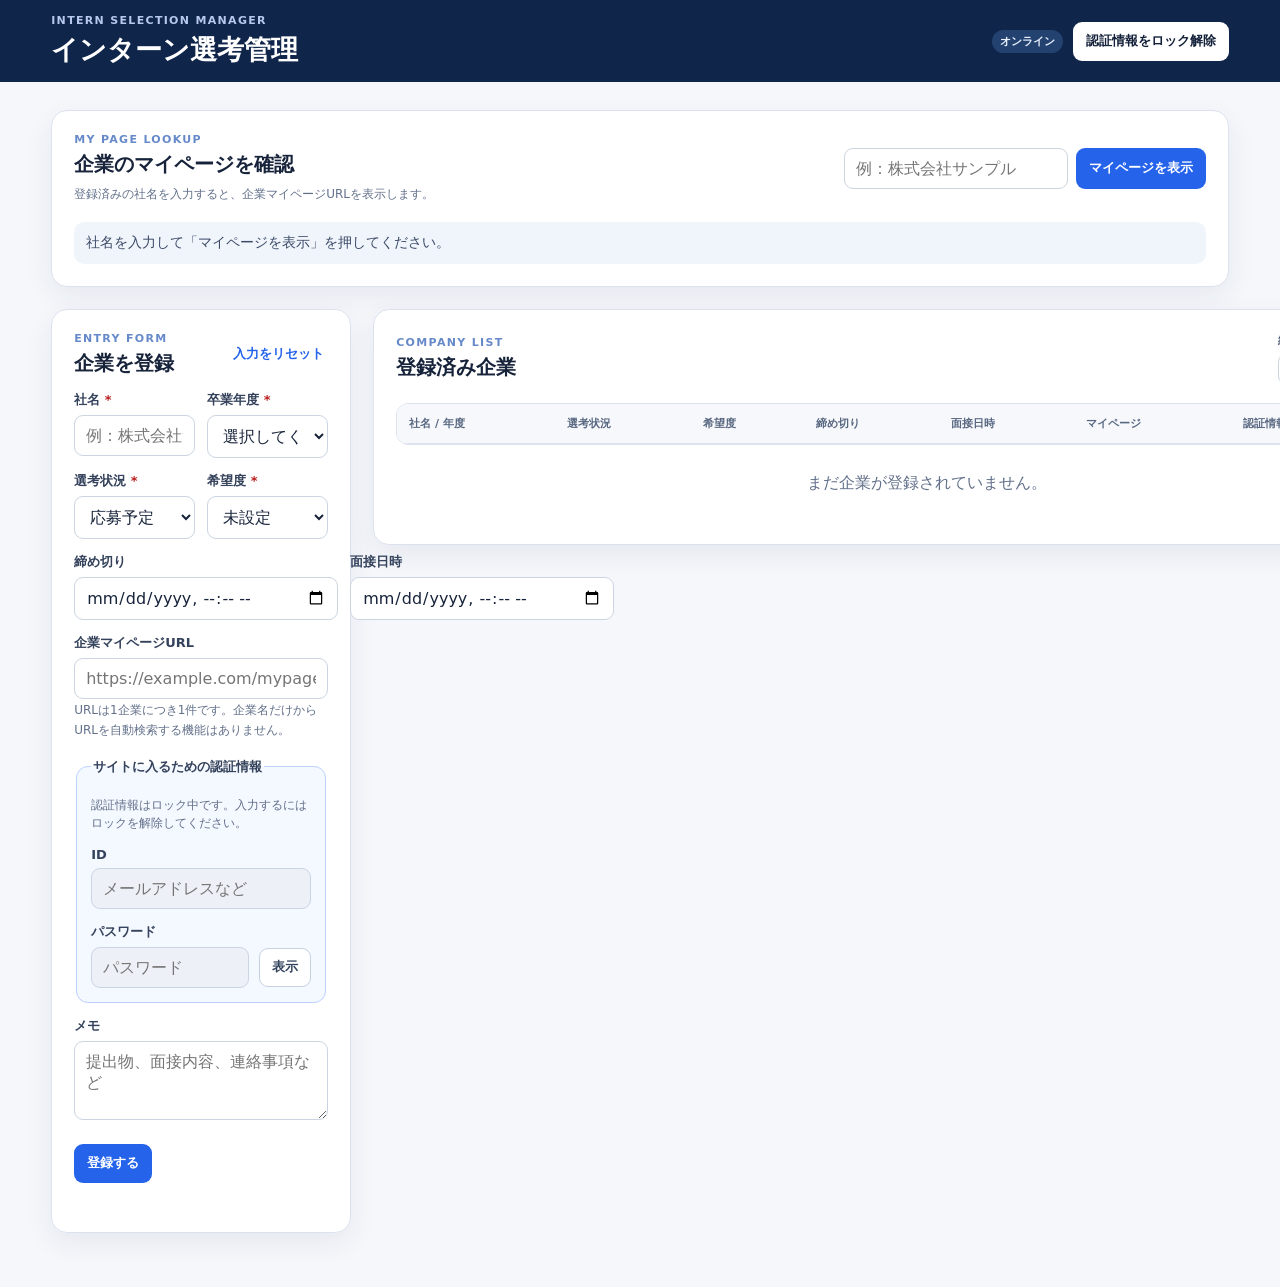
==== index.html @ 47ebcea6 "インターン先行管理PWAを追加" ====
<!doctype html>
<html lang="ja">
<head>
  <meta charset="UTF-8" />
  <meta name="viewport" content="width=device-width, initial-scale=1" />
  <meta name="theme-color" content="#2563eb" />
  <meta name="description" content="企業の選考状況・マイページURL・認証情報を端末内で管理するPWA" />
  <link rel="manifest" href="manifest.webmanifest" />
  <link rel="icon" href="icons/icon.svg" type="image/svg+xml" />
  <link rel="stylesheet" href="styles.css" />
  <title>インターン選考管理</title>
</head>
<body>
  <header class="header">
    <div>
      <p class="eyebrow">INTERN SELECTION MANAGER</p>
      <h1>インターン選考管理</h1>
    </div>
    <div class="header-actions">
      <span id="networkStatus" class="network-status" aria-live="polite">確認中</span>
      <button id="installButton" class="button secondary" type="button" hidden>アプリをインストール</button>
      <button id="unlockButton" class="button dark" type="button">認証情報をロック解除</button>
    </div>
  </header>

  <main class="layout">
    <section class="card lookup-card" aria-labelledby="lookupTitle">
      <div>
        <p class="eyebrow">MY PAGE LOOKUP</p>
        <h2 id="lookupTitle">企業のマイページを確認</h2>
        <p class="muted">登録済みの社名を入力すると、企業マイページURLを表示します。</p>
      </div>
      <div class="lookup-row">
        <label class="sr-only" for="lookupCompany">社名</label>
        <input id="lookupCompany" type="search" placeholder="例：株式会社サンプル" autocomplete="off" />
        <button id="lookupButton" class="button primary" type="button">マイページを表示</button>
      </div>
      <div id="lookupResult" class="lookup-result" aria-live="polite">社名を入力して「マイページを表示」を押してください。</div>
    </section>

    <section class="grid">
      <section class="card form-card" aria-labelledby="formTitle">
        <div class="section-title-row">
          <div>
            <p class="eyebrow">ENTRY FORM</p>
            <h2 id="formTitle">企業を登録</h2>
          </div>
          <button id="resetButton" class="text-button" type="button">入力をリセット</button>
        </div>

        <form id="entryForm" novalidate>
          <input id="entryId" type="hidden" />

          <div class="two-columns">
            <div class="field">
              <label for="companyName">社名 <span>*</span></label>
              <input id="companyName" type="text" required maxlength="100" placeholder="例：株式会社サンプル" autocomplete="organization" />
            </div>
            <div class="field">
              <label for="graduationYear">卒業年度 <span>*</span></label>
              <select id="graduationYear" required></select>
            </div>
          </div>

          <div class="two-columns">
            <div class="field">
              <label for="selectionStatus">選考状況 <span>*</span></label>
              <select id="selectionStatus" required></select>
            </div>
            <div class="field">
              <label for="preference">希望度 <span>*</span></label>
              <select id="preference" required></select>
            </div>
          </div>

          <div class="two-columns">
            <div class="field">
              <label for="deadline">締め切り</label>
              <input id="deadline" type="datetime-local" />
            </div>
            <div class="field">
              <label for="interviewAt">面接日時</label>
              <input id="interviewAt" type="datetime-local" />
            </div>
          </div>

          <div class="field">
            <label for="mypageUrl">企業マイページURL</label>
            <input id="mypageUrl" type="url" maxlength="2048" placeholder="https://example.com/mypage" inputmode="url" />
            <small>URLは1企業につき1件です。企業名だけからURLを自動検索する機能はありません。</small>
          </div>

          <fieldset class="credential-box">
            <legend>サイトに入るための認証情報</legend>
            <p id="lockMessage" class="muted">認証情報はロック中です。入力するにはロックを解除してください。</p>
            <div class="field">
              <label for="loginId">ID</label>
              <input id="loginId" type="text" maxlength="254" placeholder="メールアドレスなど" autocomplete="username" disabled />
            </div>
            <div class="field">
              <label for="sitePassword">パスワード</label>
              <div class="password-row">
                <input id="sitePassword" type="password" maxlength="256" placeholder="パスワード" autocomplete="new-password" disabled />
                <button id="togglePasswordButton" class="button secondary" type="button" disabled>表示</button>
              </div>
            </div>
          </fieldset>

          <div class="field">
            <label for="memo">メモ</label>
            <textarea id="memo" rows="3" maxlength="1000" placeholder="提出物、面接内容、連絡事項など"></textarea>
          </div>

          <div class="form-actions">
            <button id="saveButton" class="button primary" type="submit">登録する</button>
            <button id="cancelEditButton" class="button secondary" type="button" hidden>編集をやめる</button>
          </div>
          <p id="formMessage" class="form-message" aria-live="polite"></p>
        </form>
      </section>

      <section class="card list-card" aria-labelledby="listTitle">
        <div class="section-title-row">
          <div>
            <p class="eyebrow">COMPANY LIST</p>
            <h2 id="listTitle">登録済み企業</h2>
          </div>
          <label class="filter-label" for="filterText">絞り込み
            <input id="filterText" type="search" placeholder="社名で検索" />
          </label>
        </div>

        <div class="table-wrap">
          <table>
            <thead>
              <tr>
                <th>社名 / 年度</th>
                <th>選考状況</th>
                <th>希望度</th>
                <th>締め切り</th>
                <th>面接日時</th>
                <th>マイページ</th>
                <th>認証情報</th>
                <th>操作</th>
              </tr>
            </thead>
            <tbody id="entryTableBody"></tbody>
          </table>
        </div>
        <p id="emptyMessage" class="empty-message">まだ企業が登録されていません。</p>
      </section>
    </section>
  </main>

  <dialog id="masterPasswordDialog" class="dialog">
    <form id="masterPasswordForm" method="dialog">
      <p class="eyebrow">SECURE STORAGE</p>
      <h2 id="masterTitle">認証情報を保護</h2>
      <p id="masterDescription" class="muted"></p>
      <div class="field">
        <label for="masterPassword">アプリ用パスワード</label>
        <input id="masterPassword" type="password" minlength="8" required autocomplete="current-password" />
      </div>
      <div id="masterConfirmArea" class="field">
        <label for="masterPasswordConfirm">アプリ用パスワード（確認）</label>
        <input id="masterPasswordConfirm" type="password" minlength="8" autocomplete="new-password" />
      </div>
      <p id="masterError" class="form-message" aria-live="polite"></p>
      <div class="dialog-actions">
        <button id="masterSubmit" class="button primary" type="submit">設定して続ける</button>
      </div>
      <p class="muted small">アプリ用パスワードを忘れると、保存済みのID・パスワードは復元できません。</p>
    </form>
  </dialog>

  <dialog id="deleteDialog" class="dialog">
    <form id="deleteForm" method="dialog">
      <h2>削除の確認</h2>
      <p class="muted">この企業情報を削除しますか？ この操作は取り消せません。</p>
      <div class="dialog-actions">
        <button class="button secondary" value="cancel" type="submit">キャンセル</button>
        <button class="button danger" value="delete" type="submit">削除する</button>
      </div>
    </form>
  </dialog>

  <div id="toast" class="toast" role="status" aria-live="polite"></div>
  <script src="app.js" defer></script>
</body>
</html>
---- styles.css ----
:root { --blue:#2563eb; --blue-dark:#1d4ed8; --ink:#17233a; --muted:#62708a; --line:#dce3ef; --surface:#ffffff; --bg:#f5f7fb; --danger:#b91c1c; }
* { box-sizing:border-box; }
body { margin:0; font-family: system-ui, -apple-system, "Segoe UI", sans-serif; color:var(--ink); background:var(--bg); }
button, input, select, textarea { font:inherit; }
.header { min-height:76px; padding:14px clamp(18px,4vw,56px); display:flex; justify-content:space-between; align-items:center; gap:16px; background:#10254a; color:#fff; }
h1,h2,p { margin:0; }
h1 { font-size:clamp(20px,3vw,27px); }
h2 { font-size:20px; }
.eyebrow { margin-bottom:5px; color:#6689c9; font-size:11px; letter-spacing:.12em; font-weight:800; }
.header .eyebrow { color:#b7c8ee; }
.layout { max-width:1440px; margin:0 auto; padding:28px clamp(16px,4vw,56px) 54px; }
.card { background:var(--surface); border:1px solid var(--line); border-radius:16px; box-shadow:0 10px 28px rgba(30,45,78,.07); }
.lookup-card { display:grid; grid-template-columns:1fr auto; gap:18px; align-items:center; padding:22px; margin-bottom:22px; }
.lookup-card .muted { margin-top:7px; }
.lookup-row { display:flex; min-width:min(100%,440px); gap:8px; }
.lookup-row input { min-width:0; flex:1; }
.lookup-result { grid-column:1/-1; padding:12px; border-radius:10px; color:#3b4a66; background:#f0f4fb; font-size:14px; }
.grid { display:grid; grid-template-columns:minmax(300px,420px) 1fr; gap:22px; align-items:start; }
.form-card,.list-card { padding:22px; }
.form-card { position:sticky; top:16px; }
.section-title-row,.header-actions,.form-actions,.dialog-actions,.password-row { display:flex; align-items:center; justify-content:space-between; gap:10px; }
.text-button { padding:4px; border:0; background:transparent; color:var(--blue); font-size:13px; font-weight:700; cursor:pointer; }
.field { margin-top:14px; }
.field label, legend { display:block; margin-bottom:6px; color:#34425c; font-size:13px; font-weight:800; }
.field label span { color:var(--danger); }
.field small,.muted { color:var(--muted); font-size:12px; line-height:1.55; }
.small { font-size:11px; }
input,select,textarea { width:100%; border:1px solid #cbd5e1; border-radius:9px; padding:10px 11px; background:#fff; color:var(--ink); }
input:focus,select:focus,textarea:focus { outline:3px solid rgba(37,99,235,.15); border-color:var(--blue); }
input:disabled { background:#edf1f7; cursor:not-allowed; }
textarea { resize:vertical; }
.two-columns { display:grid; grid-template-columns:1fr 1fr; gap:12px; }
.credential-box { margin-top:18px; padding:14px; border:1px solid #bed2ff; border-radius:12px; background:#f4f8ff; }
.credential-box .field:last-child { margin-bottom:0; }
.password-row input { min-width:0; flex:1; }
.button { min-height:39px; padding:8px 12px; border:1px solid transparent; border-radius:9px; font-size:13px; font-weight:800; cursor:pointer; }
.button.primary { background:var(--blue); color:#fff; }
.button.primary:hover { background:var(--blue-dark); }
.button.secondary { border-color:#c6d1e2; background:#fff; color:#35445e; }
.button.dark { background:#fff; color:#14213a; }
.button.danger { background:var(--danger); color:#fff; }
.form-actions { justify-content:flex-start; margin-top:20px; }
.form-message { min-height:18px; margin-top:9px; color:var(--danger); font-size:13px; font-weight:700; }
.filter-label { display:grid; gap:4px; color:#53627c; font-size:12px; font-weight:700; }
.filter-label input { width:180px; padding:8px; }
.table-wrap { overflow:auto; margin-top:18px; border:1px solid var(--line); border-radius:12px; }
table { width:100%; min-width:1060px; border-collapse:collapse; }
th,td { padding:12px; vertical-align:top; border-bottom:1px solid var(--line); text-align:left; font-size:13px; }
th { background:#f6f8fc; color:#586780; font-size:11px; }
tr:last-child td { border-bottom:0; }
.company-name { display:block; font-weight:800; }
.company-year,.cell-note { color:var(--muted); font-size:11px; }
.pill { display:inline-block; padding:4px 8px; border-radius:999px; background:#eaf1ff; color:#274d8b; font-size:11px; font-weight:800; white-space:nowrap; }
.pill.first { background:#fff0cf; color:#865400; }.pill.high { background:#f1e9ff; color:#673a9c; }.pill.low { background:#eff2f6; color:#5b6a80; }
.table-actions { display:flex; flex-wrap:wrap; gap:6px; min-width:190px; }
.table-button,.table-link { padding:5px 7px; border:1px solid #c6d1e2; border-radius:7px; color:#2f5ca8; background:#fff; font-size:11px; font-weight:800; text-decoration:none; cursor:pointer; }
.table-button.danger { color:var(--danger); border-color:#e7bbbb; }
.empty-message { padding:28px; color:var(--muted); text-align:center; }
.network-status { padding:4px 8px; border-radius:999px; background:#244270; color:#e8effd; font-size:11px; font-weight:800; }
.network-status.offline { background:#72580a; }
.dialog { width:min(430px,calc(100% - 28px)); border:0; border-radius:16px; box-shadow:0 22px 60px rgba(15,31,60,.26); }
.dialog::backdrop { background:rgba(17,31,57,.55); }
.dialog form { padding:23px; }.dialog h2 { margin-bottom:10px; }.dialog-actions { justify-content:flex-end; margin-top:20px; }
.toast { position:fixed; left:50%; bottom:24px; padding:10px 13px; border-radius:9px; background:#17233a; color:#fff; font-size:13px; font-weight:700; transform:translate(-50%,24px); opacity:0; pointer-events:none; transition:.18s; }
.toast.show { transform:translate(-50%,0); opacity:1; }
.sr-only { position:absolute; width:1px; height:1px; overflow:hidden; clip:rect(0 0 0 0); }
@media (max-width:1000px) { .grid{grid-template-columns:1fr}.form-card{position:static}.lookup-card{grid-template-columns:1fr}.lookup-row{min-width:0}.filter-label input{width:100%} }
@media (max-width:600px) { .header{align-items:flex-start;flex-direction:column}.header-actions{flex-wrap:wrap}.two-columns{grid-template-columns:1fr}.lookup-row{flex-direction:column}.layout{padding:18px 14px 36px}.form-card,.list-card,.lookup-card{padding:17px}.section-title-row{align-items:flex-start;flex-direction:column}.filter-label{width:100%} }
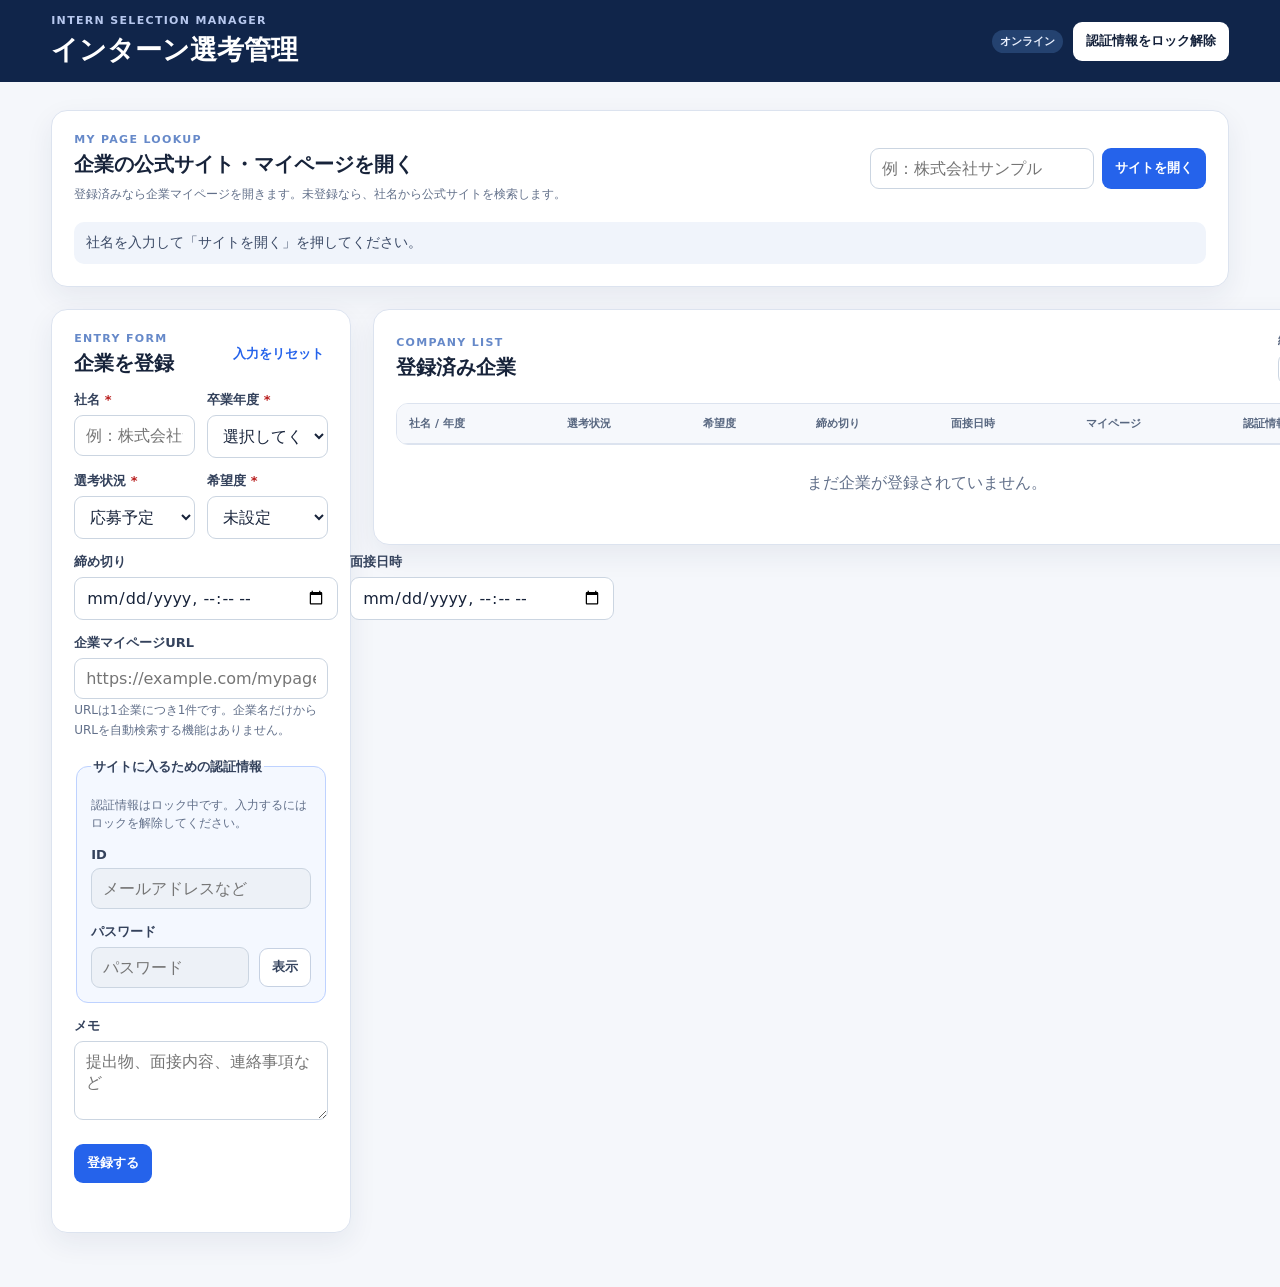
==== commit 9f61141d: "Update index.html" ====
--- a/index.html
+++ b/index.html
@@ -27,15 +27,15 @@
     <section class="card lookup-card" aria-labelledby="lookupTitle">
       <div>
         <p class="eyebrow">MY PAGE LOOKUP</p>
-        <h2 id="lookupTitle">企業のマイページを確認</h2>
-        <p class="muted">登録済みの社名を入力すると、企業マイページURLを表示します。</p>
+        <h2 id="lookupTitle">企業の公式サイト・マイページを開く</h2>
+        <p class="muted">登録済みなら企業マイページを開きます。未登録なら、社名から公式サイトを検索します。</p>
       </div>
       <div class="lookup-row">
         <label class="sr-only" for="lookupCompany">社名</label>
         <input id="lookupCompany" type="search" placeholder="例：株式会社サンプル" autocomplete="off" />
-        <button id="lookupButton" class="button primary" type="button">マイページを表示</button>
+        <button id="lookupButton" class="button primary" type="button">サイトを開く</button>
       </div>
-      <div id="lookupResult" class="lookup-result" aria-live="polite">社名を入力して「マイページを表示」を押してください。</div>
+      <div id="lookupResult" class="lookup-result" aria-live="polite">社名を入力して「サイトを開く」を押してください。</div>
     </section>
 
     <section class="grid">
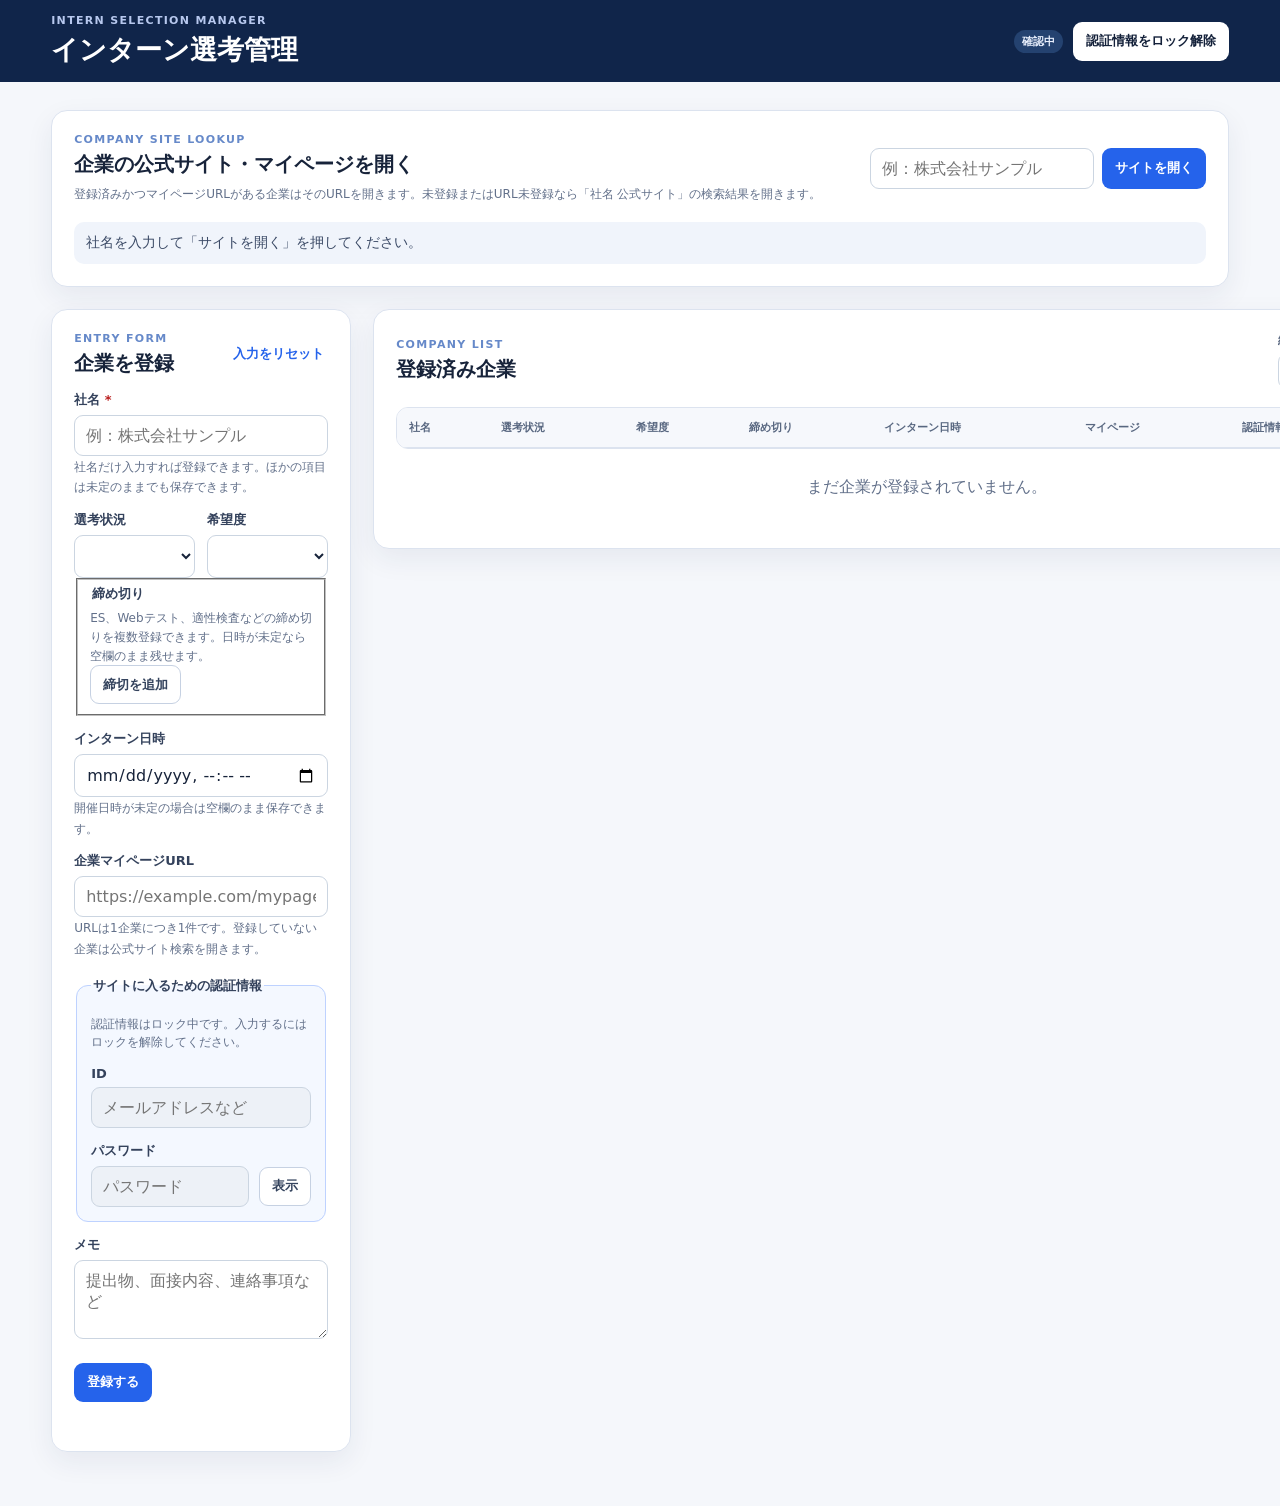
==== commit efef114c: "Update index.html" ====
--- a/index.html
+++ b/index.html
@@ -4,7 +4,7 @@
   <meta charset="UTF-8" />
   <meta name="viewport" content="width=device-width, initial-scale=1" />
   <meta name="theme-color" content="#2563eb" />
-  <meta name="description" content="企業の選考状況・マイページURL・認証情報を端末内で管理するPWA" />
+  <meta name="description" content="企業の選考状況・複数の締切・インターン日時・認証情報を端末内で管理するPWA" />
   <link rel="manifest" href="manifest.webmanifest" />
   <link rel="icon" href="icons/icon.svg" type="image/svg+xml" />
   <link rel="stylesheet" href="styles.css" />
@@ -18,24 +18,41 @@
     </div>
     <div class="header-actions">
       <span id="networkStatus" class="network-status" aria-live="polite">確認中</span>
-      <button id="installButton" class="button secondary" type="button" hidden>アプリをインストール</button>
-      <button id="unlockButton" class="button dark" type="button">認証情報をロック解除</button>
+      <button id="installButton" class="button secondary" type="button" hidden>
+        アプリをインストール
+      </button>
+      <button id="unlockButton" class="button dark" type="button">
+        認証情報をロック解除
+      </button>
     </div>
   </header>
 
   <main class="layout">
     <section class="card lookup-card" aria-labelledby="lookupTitle">
       <div>
-        <p class="eyebrow">MY PAGE LOOKUP</p>
+        <p class="eyebrow">COMPANY SITE LOOKUP</p>
         <h2 id="lookupTitle">企業の公式サイト・マイページを開く</h2>
-        <p class="muted">登録済みなら企業マイページを開きます。未登録なら、社名から公式サイトを検索します。</p>
-      </div>
+        <p class="muted">
+          登録済みかつマイページURLがある企業はそのURLを開きます。未登録またはURL未登録なら「社名 公式サイト」の検索結果を開きます。
+        </p>
+      </div>
+
       <div class="lookup-row">
         <label class="sr-only" for="lookupCompany">社名</label>
-        <input id="lookupCompany" type="search" placeholder="例：株式会社サンプル" autocomplete="off" />
-        <button id="lookupButton" class="button primary" type="button">サイトを開く</button>
-      </div>
-      <div id="lookupResult" class="lookup-result" aria-live="polite">社名を入力して「サイトを開く」を押してください。</div>
+        <input
+          id="lookupCompany"
+          type="search"
+          placeholder="例：株式会社サンプル"
+          autocomplete="off"
+        />
+        <button id="lookupButton" class="button primary" type="button">
+          サイトを開く
+        </button>
+      </div>
+
+      <div id="lookupResult" class="lookup-result" aria-live="polite">
+        社名を入力して「サイトを開く」を押してください。
+      </div>
     </section>
 
     <section class="grid">
@@ -45,76 +62,132 @@
             <p class="eyebrow">ENTRY FORM</p>
             <h2 id="formTitle">企業を登録</h2>
           </div>
-          <button id="resetButton" class="text-button" type="button">入力をリセット</button>
+          <button id="resetButton" class="text-button" type="button">
+            入力をリセット
+          </button>
         </div>
 
         <form id="entryForm" novalidate>
           <input id="entryId" type="hidden" />
 
+          <div class="field">
+            <label for="companyName">社名 <span>*</span></label>
+            <input
+              id="companyName"
+              type="text"
+              required
+              maxlength="100"
+              placeholder="例：株式会社サンプル"
+            />
+            <small>社名だけ入力すれば登録できます。ほかの項目は未定のままでも保存できます。</small>
+          </div>
+
           <div class="two-columns">
             <div class="field">
-              <label for="companyName">社名 <span>*</span></label>
-              <input id="companyName" type="text" required maxlength="100" placeholder="例：株式会社サンプル" autocomplete="organization" />
-            </div>
-            <div class="field">
-              <label for="graduationYear">卒業年度 <span>*</span></label>
-              <select id="graduationYear" required></select>
-            </div>
-          </div>
-
-          <div class="two-columns">
-            <div class="field">
-              <label for="selectionStatus">選考状況 <span>*</span></label>
-              <select id="selectionStatus" required></select>
-            </div>
-            <div class="field">
-              <label for="preference">希望度 <span>*</span></label>
-              <select id="preference" required></select>
-            </div>
-          </div>
-
-          <div class="two-columns">
-            <div class="field">
-              <label for="deadline">締め切り</label>
-              <input id="deadline" type="datetime-local" />
-            </div>
-            <div class="field">
-              <label for="interviewAt">面接日時</label>
-              <input id="interviewAt" type="datetime-local" />
-            </div>
+              <label for="selectionStatus">選考状況</label>
+              <select id="selectionStatus"></select>
+            </div>
+
+            <div class="field">
+              <label for="preference">希望度</label>
+              <select id="preference"></select>
+            </div>
+          </div>
+
+          <fieldset class="deadline-box">
+            <div class="fieldset-title-row">
+              <div>
+                <legend>締め切り</legend>
+                <p class="muted">ES、Webテスト、適性検査などの締め切りを複数登録できます。日時が未定なら空欄のまま残せます。</p>
+              </div>
+              <button id="addDeadlineButton" class="button secondary compact" type="button">
+                締切を追加
+              </button>
+            </div>
+            <div id="deadlineItems" class="deadline-items"></div>
+          </fieldset>
+
+          <div class="field">
+            <label for="internshipAt">インターン日時</label>
+            <input id="internshipAt" type="datetime-local" />
+            <small>開催日時が未定の場合は空欄のまま保存できます。</small>
           </div>
 
           <div class="field">
             <label for="mypageUrl">企業マイページURL</label>
-            <input id="mypageUrl" type="url" maxlength="2048" placeholder="https://example.com/mypage" inputmode="url" />
-            <small>URLは1企業につき1件です。企業名だけからURLを自動検索する機能はありません。</small>
+            <input
+              id="mypageUrl"
+              type="url"
+              maxlength="2048"
+              placeholder="https://example.com/mypage"
+            />
+            <small>URLは1企業につき1件です。登録していない企業は公式サイト検索を開きます。</small>
           </div>
 
           <fieldset class="credential-box">
             <legend>サイトに入るための認証情報</legend>
-            <p id="lockMessage" class="muted">認証情報はロック中です。入力するにはロックを解除してください。</p>
+
+            <p id="lockMessage" class="muted">
+              認証情報はロック中です。入力するにはロックを解除してください。
+            </p>
+
             <div class="field">
               <label for="loginId">ID</label>
-              <input id="loginId" type="text" maxlength="254" placeholder="メールアドレスなど" autocomplete="username" disabled />
-            </div>
+              <input
+                id="loginId"
+                type="text"
+                maxlength="254"
+                placeholder="メールアドレスなど"
+                disabled
+              />
+            </div>
+
             <div class="field">
               <label for="sitePassword">パスワード</label>
               <div class="password-row">
-                <input id="sitePassword" type="password" maxlength="256" placeholder="パスワード" autocomplete="new-password" disabled />
-                <button id="togglePasswordButton" class="button secondary" type="button" disabled>表示</button>
+                <input
+                  id="sitePassword"
+                  type="password"
+                  maxlength="256"
+                  placeholder="パスワード"
+                  disabled
+                />
+                <button
+                  id="togglePasswordButton"
+                  class="button secondary"
+                  type="button"
+                  disabled
+                >
+                  表示
+                </button>
               </div>
             </div>
           </fieldset>
 
           <div class="field">
             <label for="memo">メモ</label>
-            <textarea id="memo" rows="3" maxlength="1000" placeholder="提出物、面接内容、連絡事項など"></textarea>
+            <textarea
+              id="memo"
+              rows="3"
+              maxlength="1000"
+              placeholder="提出物、面接内容、連絡事項など"
+            ></textarea>
           </div>
 
           <div class="form-actions">
-            <button id="saveButton" class="button primary" type="submit">登録する</button>
-            <button id="cancelEditButton" class="button secondary" type="button" hidden>編集をやめる</button>
-          </div>
+            <button id="saveButton" class="button primary" type="submit">
+              登録する
+            </button>
+            <button
+              id="cancelEditButton"
+              class="button secondary"
+              type="button"
+              hidden
+            >
+              編集をやめる
+            </button>
+          </div>
+
           <p id="formMessage" class="form-message" aria-live="polite"></p>
         </form>
       </section>
@@ -125,7 +198,9 @@
             <p class="eyebrow">COMPANY LIST</p>
             <h2 id="listTitle">登録済み企業</h2>
           </div>
-          <label class="filter-label" for="filterText">絞り込み
+
+          <label class="filter-label" for="filterText">
+            絞り込み
             <input id="filterText" type="search" placeholder="社名で検索" />
           </label>
         </div>
@@ -134,11 +209,11 @@
           <table>
             <thead>
               <tr>
-                <th>社名 / 年度</th>
+                <th>社名</th>
                 <th>選考状況</th>
                 <th>希望度</th>
                 <th>締め切り</th>
-                <th>面接日時</th>
+                <th>インターン日時</th>
                 <th>マイページ</th>
                 <th>認証情報</th>
                 <th>操作</th>
@@ -147,7 +222,10 @@
             <tbody id="entryTableBody"></tbody>
           </table>
         </div>
-        <p id="emptyMessage" class="empty-message">まだ企業が登録されていません。</p>
+
+        <p id="emptyMessage" class="empty-message">
+          まだ企業が登録されていません。
+        </p>
       </section>
     </section>
   </main>
@@ -157,19 +235,28 @@
       <p class="eyebrow">SECURE STORAGE</p>
       <h2 id="masterTitle">認証情報を保護</h2>
       <p id="masterDescription" class="muted"></p>
+
       <div class="field">
         <label for="masterPassword">アプリ用パスワード</label>
-        <input id="masterPassword" type="password" minlength="8" required autocomplete="current-password" />
-      </div>
+        <input id="masterPassword" type="password" minlength="8" required />
+      </div>
+
       <div id="masterConfirmArea" class="field">
         <label for="masterPasswordConfirm">アプリ用パスワード（確認）</label>
-        <input id="masterPasswordConfirm" type="password" minlength="8" autocomplete="new-password" />
-      </div>
+        <input id="masterPasswordConfirm" type="password" minlength="8" />
+      </div>
+
       <p id="masterError" class="form-message" aria-live="polite"></p>
+
       <div class="dialog-actions">
-        <button id="masterSubmit" class="button primary" type="submit">設定して続ける</button>
-      </div>
-      <p class="muted small">アプリ用パスワードを忘れると、保存済みのID・パスワードは復元できません。</p>
+        <button id="masterSubmit" class="button primary" type="submit">
+          設定して続ける
+        </button>
+      </div>
+
+      <p class="muted small">
+        アプリ用パスワードを忘れると、保存済みのID・パスワードは復元できません。
+      </p>
     </form>
   </dialog>
 
@@ -177,6 +264,7 @@
     <form id="deleteForm" method="dialog">
       <h2>削除の確認</h2>
       <p class="muted">この企業情報を削除しますか？ この操作は取り消せません。</p>
+
       <div class="dialog-actions">
         <button class="button secondary" value="cancel" type="submit">キャンセル</button>
         <button class="button danger" value="delete" type="submit">削除する</button>
@@ -185,6 +273,7 @@
   </dialog>
 
   <div id="toast" class="toast" role="status" aria-live="polite"></div>
+
   <script src="app.js" defer></script>
 </body>
 </html>
--- a/styles.css
+++ b/styles.css
@@ -1,68 +1,530 @@
-:root { --blue:#2563eb; --blue-dark:#1d4ed8; --ink:#17233a; --muted:#62708a; --line:#dce3ef; --surface:#ffffff; --bg:#f5f7fb; --danger:#b91c1c; }
-* { box-sizing:border-box; }
-body { margin:0; font-family: system-ui, -apple-system, "Segoe UI", sans-serif; color:var(--ink); background:var(--bg); }
-button, input, select, textarea { font:inherit; }
-.header { min-height:76px; padding:14px clamp(18px,4vw,56px); display:flex; justify-content:space-between; align-items:center; gap:16px; background:#10254a; color:#fff; }
-h1,h2,p { margin:0; }
-h1 { font-size:clamp(20px,3vw,27px); }
-h2 { font-size:20px; }
-.eyebrow { margin-bottom:5px; color:#6689c9; font-size:11px; letter-spacing:.12em; font-weight:800; }
-.header .eyebrow { color:#b7c8ee; }
-.layout { max-width:1440px; margin:0 auto; padding:28px clamp(16px,4vw,56px) 54px; }
-.card { background:var(--surface); border:1px solid var(--line); border-radius:16px; box-shadow:0 10px 28px rgba(30,45,78,.07); }
-.lookup-card { display:grid; grid-template-columns:1fr auto; gap:18px; align-items:center; padding:22px; margin-bottom:22px; }
-.lookup-card .muted { margin-top:7px; }
-.lookup-row { display:flex; min-width:min(100%,440px); gap:8px; }
-.lookup-row input { min-width:0; flex:1; }
-.lookup-result { grid-column:1/-1; padding:12px; border-radius:10px; color:#3b4a66; background:#f0f4fb; font-size:14px; }
-.grid { display:grid; grid-template-columns:minmax(300px,420px) 1fr; gap:22px; align-items:start; }
-.form-card,.list-card { padding:22px; }
-.form-card { position:sticky; top:16px; }
-.section-title-row,.header-actions,.form-actions,.dialog-actions,.password-row { display:flex; align-items:center; justify-content:space-between; gap:10px; }
-.text-button { padding:4px; border:0; background:transparent; color:var(--blue); font-size:13px; font-weight:700; cursor:pointer; }
-.field { margin-top:14px; }
-.field label, legend { display:block; margin-bottom:6px; color:#34425c; font-size:13px; font-weight:800; }
-.field label span { color:var(--danger); }
-.field small,.muted { color:var(--muted); font-size:12px; line-height:1.55; }
-.small { font-size:11px; }
-input,select,textarea { width:100%; border:1px solid #cbd5e1; border-radius:9px; padding:10px 11px; background:#fff; color:var(--ink); }
-input:focus,select:focus,textarea:focus { outline:3px solid rgba(37,99,235,.15); border-color:var(--blue); }
-input:disabled { background:#edf1f7; cursor:not-allowed; }
-textarea { resize:vertical; }
-.two-columns { display:grid; grid-template-columns:1fr 1fr; gap:12px; }
-.credential-box { margin-top:18px; padding:14px; border:1px solid #bed2ff; border-radius:12px; background:#f4f8ff; }
-.credential-box .field:last-child { margin-bottom:0; }
-.password-row input { min-width:0; flex:1; }
-.button { min-height:39px; padding:8px 12px; border:1px solid transparent; border-radius:9px; font-size:13px; font-weight:800; cursor:pointer; }
-.button.primary { background:var(--blue); color:#fff; }
-.button.primary:hover { background:var(--blue-dark); }
-.button.secondary { border-color:#c6d1e2; background:#fff; color:#35445e; }
-.button.dark { background:#fff; color:#14213a; }
-.button.danger { background:var(--danger); color:#fff; }
-.form-actions { justify-content:flex-start; margin-top:20px; }
-.form-message { min-height:18px; margin-top:9px; color:var(--danger); font-size:13px; font-weight:700; }
-.filter-label { display:grid; gap:4px; color:#53627c; font-size:12px; font-weight:700; }
-.filter-label input { width:180px; padding:8px; }
-.table-wrap { overflow:auto; margin-top:18px; border:1px solid var(--line); border-radius:12px; }
-table { width:100%; min-width:1060px; border-collapse:collapse; }
-th,td { padding:12px; vertical-align:top; border-bottom:1px solid var(--line); text-align:left; font-size:13px; }
-th { background:#f6f8fc; color:#586780; font-size:11px; }
-tr:last-child td { border-bottom:0; }
-.company-name { display:block; font-weight:800; }
-.company-year,.cell-note { color:var(--muted); font-size:11px; }
-.pill { display:inline-block; padding:4px 8px; border-radius:999px; background:#eaf1ff; color:#274d8b; font-size:11px; font-weight:800; white-space:nowrap; }
-.pill.first { background:#fff0cf; color:#865400; }.pill.high { background:#f1e9ff; color:#673a9c; }.pill.low { background:#eff2f6; color:#5b6a80; }
-.table-actions { display:flex; flex-wrap:wrap; gap:6px; min-width:190px; }
-.table-button,.table-link { padding:5px 7px; border:1px solid #c6d1e2; border-radius:7px; color:#2f5ca8; background:#fff; font-size:11px; font-weight:800; text-decoration:none; cursor:pointer; }
-.table-button.danger { color:var(--danger); border-color:#e7bbbb; }
-.empty-message { padding:28px; color:var(--muted); text-align:center; }
-.network-status { padding:4px 8px; border-radius:999px; background:#244270; color:#e8effd; font-size:11px; font-weight:800; }
-.network-status.offline { background:#72580a; }
-.dialog { width:min(430px,calc(100% - 28px)); border:0; border-radius:16px; box-shadow:0 22px 60px rgba(15,31,60,.26); }
-.dialog::backdrop { background:rgba(17,31,57,.55); }
-.dialog form { padding:23px; }.dialog h2 { margin-bottom:10px; }.dialog-actions { justify-content:flex-end; margin-top:20px; }
-.toast { position:fixed; left:50%; bottom:24px; padding:10px 13px; border-radius:9px; background:#17233a; color:#fff; font-size:13px; font-weight:700; transform:translate(-50%,24px); opacity:0; pointer-events:none; transition:.18s; }
-.toast.show { transform:translate(-50%,0); opacity:1; }
-.sr-only { position:absolute; width:1px; height:1px; overflow:hidden; clip:rect(0 0 0 0); }
-@media (max-width:1000px) { .grid{grid-template-columns:1fr}.form-card{position:static}.lookup-card{grid-template-columns:1fr}.lookup-row{min-width:0}.filter-label input{width:100%} }
-@media (max-width:600px) { .header{align-items:flex-start;flex-direction:column}.header-actions{flex-wrap:wrap}.two-columns{grid-template-columns:1fr}.lookup-row{flex-direction:column}.layout{padding:18px 14px 36px}.form-card,.list-card,.lookup-card{padding:17px}.section-title-row{align-items:flex-start;flex-direction:column}.filter-label{width:100%} }
+:root {
+  --blue: #2563eb;
+  --blue-dark: #1d4ed8;
+  --ink: #17233a;
+  --muted: #62708a;
+  --line: #dce3ef;
+  --surface: #ffffff;
+  --bg: #f5f7fb;
+  --danger: #b91c1c;
+}
+
+* {
+  box-sizing: border-box;
+}
+
+body {
+  margin: 0;
+  font-family: system-ui, -apple-system, "Segoe UI", sans-serif;
+  color: var(--ink);
+  background: var(--bg);
+}
+
+button,
+input,
+select,
+textarea {
+  font: inherit;
+}
+
+.header {
+  min-height: 76px;
+  padding: 14px clamp(18px, 4vw, 56px);
+  display: flex;
+  justify-content: space-between;
+  align-items: center;
+  gap: 16px;
+  background: #10254a;
+  color: #fff;
+}
+
+h1,
+h2,
+p {
+  margin: 0;
+}
+
+h1 {
+  font-size: clamp(20px, 3vw, 27px);
+}
+
+h2 {
+  font-size: 20px;
+}
+
+.eyebrow {
+  margin-bottom: 5px;
+  color: #6689c9;
+  font-size: 11px;
+  letter-spacing: 0.12em;
+  font-weight: 800;
+}
+
+.header .eyebrow {
+  color: #b7c8ee;
+}
+
+.layout {
+  max-width: 1440px;
+  margin: 0 auto;
+  padding: 28px clamp(16px, 4vw, 56px) 54px;
+}
+
+.card {
+  background: var(--surface);
+  border: 1px solid var(--line);
+  border-radius: 16px;
+  box-shadow: 0 10px 28px rgba(30, 45, 78, 0.07);
+}
+
+.lookup-card {
+  display: grid;
+  grid-template-columns: 1fr auto;
+  gap: 18px;
+  align-items: center;
+  padding: 22px;
+  margin-bottom: 22px;
+}
+
+.lookup-card .muted {
+  margin-top: 7px;
+}
+
+.lookup-row {
+  display: flex;
+  min-width: min(100%, 440px);
+  gap: 8px;
+}
+
+.lookup-row input {
+  min-width: 0;
+  flex: 1;
+}
+
+.lookup-result {
+  grid-column: 1 / -1;
+  padding: 12px;
+  border-radius: 10px;
+  color: #3b4a66;
+  background: #f0f4fb;
+  font-size: 14px;
+}
+
+.grid {
+  display: grid;
+  grid-template-columns: minmax(300px, 420px) 1fr;
+  gap: 22px;
+  align-items: start;
+}
+
+.form-card,
+.list-card {
+  padding: 22px;
+}
+
+.form-card {
+  position: sticky;
+  top: 16px;
+}
+
+.section-title-row,
+.header-actions,
+.form-actions,
+.dialog-actions,
+.password-row {
+  display: flex;
+  align-items: center;
+  justify-content: space-between;
+  gap: 10px;
+}
+
+.text-button {
+  padding: 4px;
+  border: 0;
+  background: transparent;
+  color: var(--blue);
+  font-size: 13px;
+  font-weight: 700;
+  cursor: pointer;
+}
+
+.field {
+  margin-top: 14px;
+}
+
+.field label,
+legend {
+  display: block;
+  margin-bottom: 6px;
+  color: #34425c;
+  font-size: 13px;
+  font-weight: 800;
+}
+
+.field label span {
+  color: var(--danger);
+}
+
+.field small,
+.muted {
+  color: var(--muted);
+  font-size: 12px;
+  line-height: 1.55;
+}
+
+.small {
+  font-size: 11px;
+}
+
+input,
+select,
+textarea {
+  width: 100%;
+  min-width: 0;
+  max-width: 100%;
+  border: 1px solid #cbd5e1;
+  border-radius: 9px;
+  padding: 10px 11px;
+  background: #fff;
+  color: var(--ink);
+}
+
+input:focus,
+select:focus,
+textarea:focus {
+  outline: 3px solid rgba(37, 99, 235, 0.15);
+  border-color: var(--blue);
+}
+
+input:disabled {
+  background: #edf1f7;
+  cursor: not-allowed;
+}
+
+textarea {
+  resize: vertical;
+}
+
+.two-columns {
+  display: grid;
+  grid-template-columns: repeat(2, minmax(0, 1fr));
+  gap: 12px;
+}
+
+.two-columns .field {
+  min-width: 0;
+}
+
+input[type="datetime-local"] {
+  min-width: 0;
+  width: 100%;
+}
+
+.credential-box {
+  margin-top: 18px;
+  padding: 14px;
+  border: 1px solid #bed2ff;
+  border-radius: 12px;
+  background: #f4f8ff;
+}
+
+.credential-box .field:last-child {
+  margin-bottom: 0;
+}
+
+.password-row input {
+  min-width: 0;
+  flex: 1;
+}
+
+.button {
+  min-height: 39px;
+  padding: 8px 12px;
+  border: 1px solid transparent;
+  border-radius: 9px;
+  font-size: 13px;
+  font-weight: 800;
+  cursor: pointer;
+}
+
+.button.primary {
+  background: var(--blue);
+  color: #fff;
+}
+
+.button.primary:hover {
+  background: var(--blue-dark);
+}
+
+.button.secondary {
+  border-color: #c6d1e2;
+  background: #fff;
+  color: #35445e;
+}
+
+.button.dark {
+  background: #fff;
+  color: #14213a;
+}
+
+.button.danger {
+  background: var(--danger);
+  color: #fff;
+}
+
+.form-actions {
+  justify-content: flex-start;
+  margin-top: 20px;
+}
+
+.form-message {
+  min-height: 18px;
+  margin-top: 9px;
+  color: var(--danger);
+  font-size: 13px;
+  font-weight: 700;
+}
+
+.filter-label {
+  display: grid;
+  gap: 4px;
+  color: #53627c;
+  font-size: 12px;
+  font-weight: 700;
+}
+
+.filter-label input {
+  width: 180px;
+}
+
+.table-wrap {
+  overflow: auto;
+  margin-top: 18px;
+  border: 1px solid var(--line);
+  border-radius: 12px;
+}
+
+table {
+  width: 100%;
+  min-width: 1060px;
+  border-collapse: collapse;
+}
+
+th,
+td {
+  padding: 12px;
+  vertical-align: top;
+  border-bottom: 1px solid var(--line);
+  text-align: left;
+  font-size: 13px;
+}
+
+th {
+  background: #f6f8fc;
+  color: #586780;
+  font-size: 11px;
+}
+
+tr:last-child td {
+  border-bottom: 0;
+}
+
+.company-name {
+  display: block;
+  font-weight: 800;
+}
+
+.company-year,
+.cell-note {
+  color: var(--muted);
+  font-size: 11px;
+}
+
+.pill {
+  display: inline-block;
+  padding: 4px 8px;
+  border-radius: 999px;
+  background: #eaf1ff;
+  color: #274d8b;
+  font-size: 11px;
+  font-weight: 800;
+  white-space: nowrap;
+}
+
+.pill.first {
+  background: #fff0cf;
+  color: #865400;
+}
+
+.pill.high {
+  background: #f1e9ff;
+  color: #673a9c;
+}
+
+.pill.low {
+  background: #eff2f6;
+  color: #5b6a80;
+}
+
+.table-actions {
+  display: flex;
+  flex-wrap: wrap;
+  gap: 6px;
+  min-width: 190px;
+}
+
+.table-button,
+.table-link {
+  padding: 5px 7px;
+  border: 1px solid #c6d1e2;
+  border-radius: 7px;
+  color: #2f5ca8;
+  background: #fff;
+  font-size: 11px;
+  font-weight: 800;
+  text-decoration: none;
+  cursor: pointer;
+}
+
+.table-button.danger {
+  color: var(--danger);
+  border-color: #e7bbbb;
+}
+
+.empty-message {
+  padding: 28px;
+  color: var(--muted);
+  text-align: center;
+}
+
+.network-status {
+  padding: 4px 8px;
+  border-radius: 999px;
+  background: #244270;
+  color: #e8effd;
+  font-size: 11px;
+  font-weight: 800;
+}
+
+.network-status.offline {
+  background: #72580a;
+}
+
+.dialog {
+  width: min(430px, calc(100% - 28px));
+  border: 0;
+  border-radius: 16px;
+  box-shadow: 0 22px 60px rgba(15, 31, 60, 0.26);
+}
+
+.dialog::backdrop {
+  background: rgba(17, 31, 57, 0.55);
+}
+
+.dialog form {
+  padding: 23px;
+}
+
+.dialog h2 {
+  margin-bottom: 10px;
+}
+
+.dialog-actions {
+  justify-content: flex-end;
+  margin-top: 20px;
+}
+
+.toast {
+  position: fixed;
+  left: 50%;
+  bottom: 24px;
+  padding: 10px 13px;
+  border-radius: 9px;
+  background: #17233a;
+  color: #fff;
+  font-size: 13px;
+  font-weight: 700;
+  transform: translate(-50%, 24px);
+  opacity: 0;
+  pointer-events: none;
+  transition: 0.18s;
+}
+
+.toast.show {
+  transform: translate(-50%, 0);
+  opacity: 1;
+}
+
+.sr-only {
+  position: absolute;
+  width: 1px;
+  height: 1px;
+  overflow: hidden;
+  clip: rect(0 0 0 0);
+}
+
+@media (max-width: 1000px) {
+  .grid {
+    grid-template-columns: 1fr;
+  }
+
+  .form-card {
+    position: static;
+  }
+
+  .lookup-card {
+    grid-template-columns: 1fr;
+  }
+
+  .lookup-row {
+    min-width: 0;
+  }
+
+  .filter-label input {
+    width: 100%;
+  }
+}
+
+@media (max-width: 760px) {
+  .two-columns {
+    grid-template-columns: 1fr;
+  }
+
+  input[type="datetime-local"] {
+    font-size: 14px;
+  }
+}
+
+@media (max-width: 600px) {
+  .header {
+    align-items: flex-start;
+    flex-direction: column;
+  }
+
+  .header-actions {
+    flex-wrap: wrap;
+  }
+
+  .lookup-row {
+    flex-direction: column;
+  }
+
+  .layout {
+    padding: 18px 14px 36px;
+  }
+
+  .form-card,
+  .list-card,
+  .lookup-card {
+    padding: 17px;
+  }
+
+  .section-title-row {
+    align-items: flex-start;
+    flex-direction: column;
+  }
+
+  .filter-label {
+    width: 100%;
+  }
+}
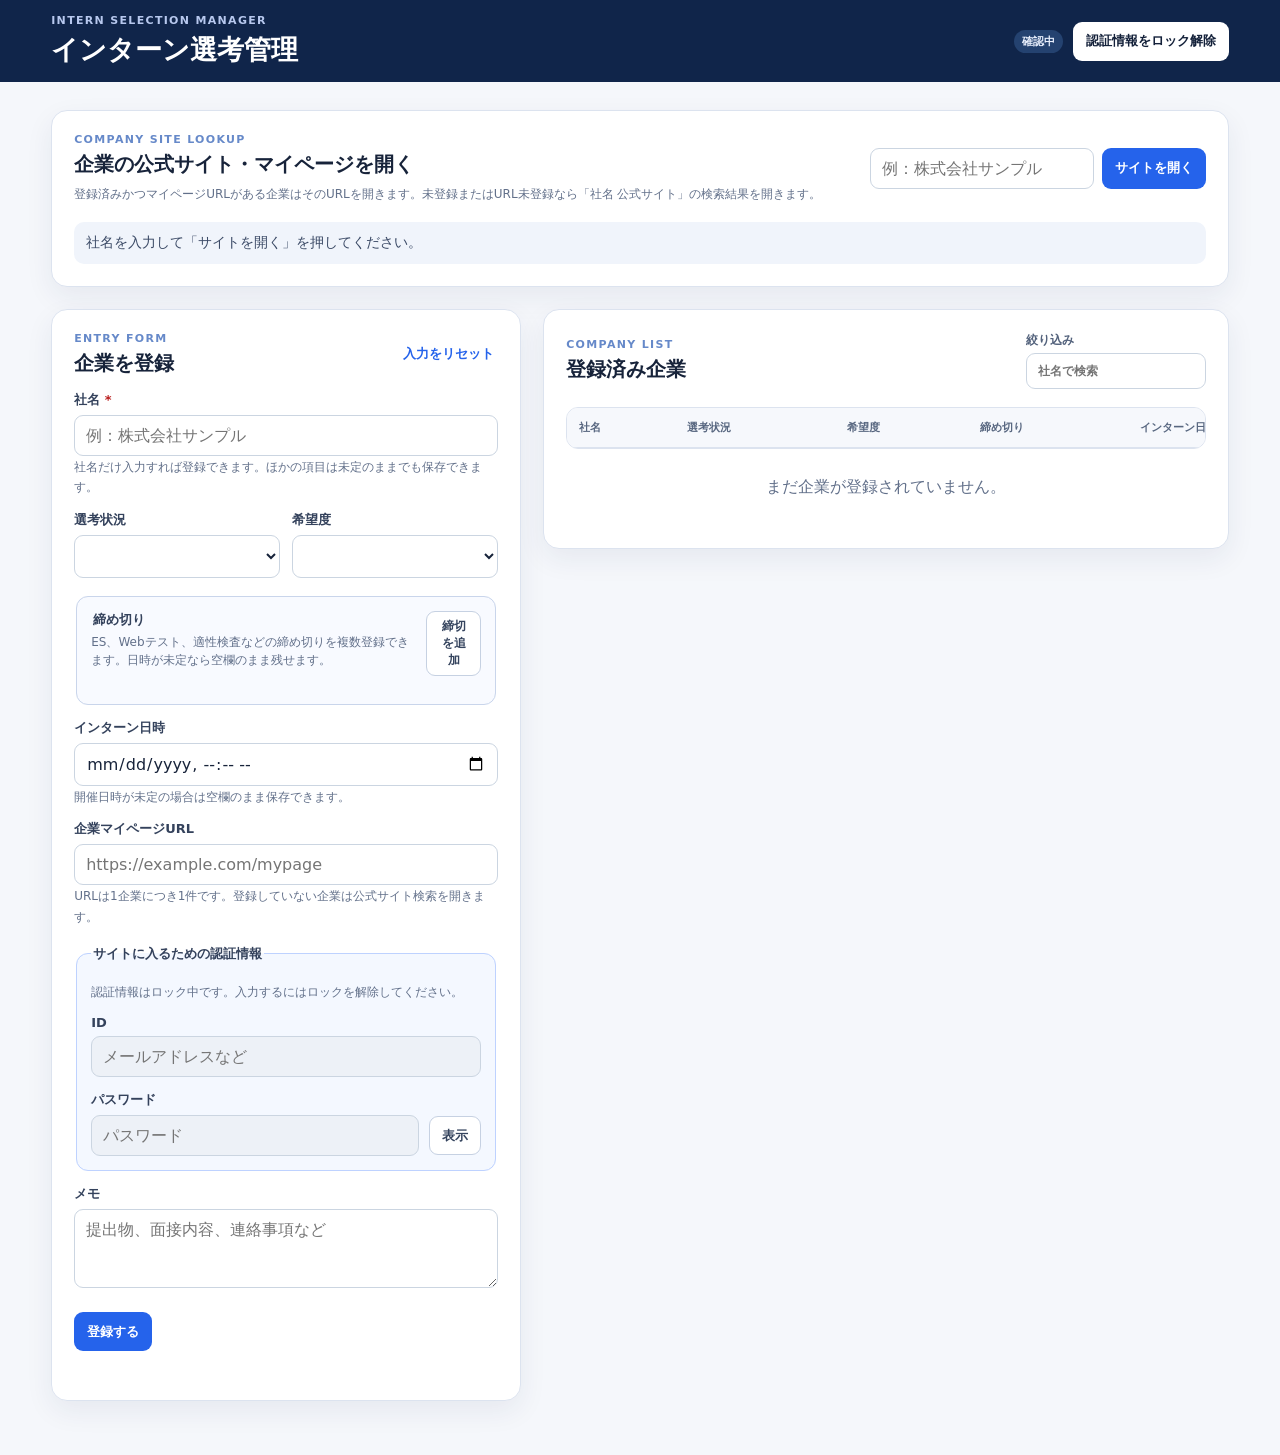
==== commit 3ae18128: "Update index.html" ====
--- a/index.html
+++ b/index.html
@@ -5,9 +5,9 @@
   <meta name="viewport" content="width=device-width, initial-scale=1" />
   <meta name="theme-color" content="#2563eb" />
   <meta name="description" content="企業の選考状況・複数の締切・インターン日時・認証情報を端末内で管理するPWA" />
-  <link rel="manifest" href="manifest.webmanifest" />
+  <link rel="manifest" href="manifest.webmanifest?v=5" />
   <link rel="icon" href="icons/icon.svg" type="image/svg+xml" />
-  <link rel="stylesheet" href="styles.css" />
+  <link rel="stylesheet" href="styles.css?v=5" />
   <title>インターン選考管理</title>
 </head>
 <body>
@@ -274,6 +274,6 @@
 
   <div id="toast" class="toast" role="status" aria-live="polite"></div>
 
-  <script src="app.js" defer></script>
+  <script src="app.js?v=5" defer></script>
 </body>
 </html>
--- a/styles.css
+++ b/styles.css
@@ -1,4 +1,12 @@
 :root {
+  --blue: #2563eb;
+  --blue-dark: #1d4ed8;
+  --ink: #17233a;
+  --muted: #62708a;
+  --line: #dce3ef;
+  --surface: #ffffff;
+  --bg: #f5f7fb;
+  --danger: #b91c1c;:root {
   --blue: #2563eb;
   --blue-dark: #1d4ed8;
   --ink: #17233a;
@@ -65,7 +73,7 @@
 }
 
 .layout {
-  max-width: 1440px;
+  max-width: 1540px;
   margin: 0 auto;
   padding: 28px clamp(16px, 4vw, 56px) 54px;
 }
@@ -112,7 +120,7 @@
 
 .grid {
   display: grid;
-  grid-template-columns: minmax(300px, 420px) 1fr;
+  grid-template-columns: minmax(320px, 470px) minmax(0, 1fr);
   gap: 22px;
   align-items: start;
 }
@@ -131,7 +139,8 @@
 .header-actions,
 .form-actions,
 .dialog-actions,
-.password-row {
+.password-row,
+.fieldset-title-row {
   display: flex;
   align-items: center;
   justify-content: space-between;
@@ -150,6 +159,7 @@
 
 .field {
   margin-top: 14px;
+  min-width: 0;
 }
 
 .field label,
@@ -216,16 +226,63 @@
 }
 
 input[type="datetime-local"] {
+  width: 100%;
   min-width: 0;
-  width: 100%;
-}
-
+}
+
+.deadline-box,
 .credential-box {
   margin-top: 18px;
   padding: 14px;
+  border-radius: 12px;
+}
+
+.deadline-box {
+  border: 1px solid #c9d5eb;
+  background: #f8faff;
+}
+
+.credential-box {
   border: 1px solid #bed2ff;
-  border-radius: 12px;
   background: #f4f8ff;
+}
+
+.fieldset-title-row {
+  align-items: flex-start;
+}
+
+.fieldset-title-row legend {
+  margin-bottom: 4px;
+}
+
+.deadline-items {
+  display: grid;
+  gap: 10px;
+  margin-top: 14px;
+}
+
+.deadline-row {
+  display: grid;
+  grid-template-columns: minmax(100px, 0.8fr) minmax(120px, 1fr) minmax(175px, 1.2fr) auto;
+  gap: 8px;
+  align-items: end;
+  padding: 10px;
+  border: 1px solid #dbe5f5;
+  border-radius: 10px;
+  background: #fff;
+}
+
+.deadline-row .field {
+  margin-top: 0;
+}
+
+.deadline-row label {
+  font-size: 11px;
+}
+
+.deadline-row .button {
+  min-height: 38px;
+  white-space: nowrap;
 }
 
 .credential-box .field:last-child {
@@ -247,6 +304,12 @@
   cursor: pointer;
 }
 
+.button.compact {
+  min-height: 34px;
+  padding: 6px 9px;
+  font-size: 12px;
+}
+
 .button.primary {
   background: var(--blue);
   color: #fff;
@@ -306,7 +369,7 @@
 
 table {
   width: 100%;
-  min-width: 1060px;
+  min-width: 1250px;
   border-collapse: collapse;
 }
 
@@ -334,7 +397,6 @@
   font-weight: 800;
 }
 
-.company-year,
 .cell-note {
   color: var(--muted);
   font-size: 11px;
@@ -361,9 +423,35 @@
   color: #673a9c;
 }
 
-.pill.low {
+.pill.low,
+.pill.unset {
   background: #eff2f6;
   color: #5b6a80;
+}
+
+.deadline-list {
+  display: grid;
+  gap: 5px;
+  margin: 0;
+  padding: 0;
+  list-style: none;
+}
+
+.deadline-list li {
+  display: grid;
+  gap: 1px;
+  min-width: 170px;
+}
+
+.deadline-name {
+  color: #334155;
+  font-size: 11px;
+  font-weight: 800;
+}
+
+.deadline-date {
+  color: #526176;
+  font-size: 11px;
 }
 
 .table-actions {
@@ -463,7 +551,7 @@
   clip: rect(0 0 0 0);
 }
 
-@media (max-width: 1000px) {
+@media (max-width: 1100px) {
   .grid {
     grid-template-columns: 1fr;
   }
@@ -488,6 +576,14 @@
 @media (max-width: 760px) {
   .two-columns {
     grid-template-columns: 1fr;
+  }
+
+  .deadline-row {
+    grid-template-columns: 1fr;
+  }
+
+  .deadline-row .button {
+    width: 100%;
   }
 
   input[type="datetime-local"] {
@@ -505,7 +601,9 @@
     flex-wrap: wrap;
   }
 
-  .lookup-row {
+  .lookup-row,
+  .fieldset-title-row {
+    align-items: stretch;
     flex-direction: column;
   }
 
@@ -528,3 +626,525 @@
     width: 100%;
   }
 }
+
+}
+
+* {
+  box-sizing: border-box;
+}
+
+body {
+  margin: 0;
+  font-family: system-ui, -apple-system, "Segoe UI", sans-serif;
+  color: var(--ink);
+  background: var(--bg);
+}
+
+button,
+input,
+select,
+textarea {
+  font: inherit;
+}
+
+.header {
+  min-height: 76px;
+  padding: 14px clamp(18px, 4vw, 56px);
+  display: flex;
+  justify-content: space-between;
+  align-items: center;
+  gap: 16px;
+  background: #10254a;
+  color: #fff;
+}
+
+h1,
+h2,
+p {
+  margin: 0;
+}
+
+h1 {
+  font-size: clamp(20px, 3vw, 27px);
+}
+
+h2 {
+  font-size: 20px;
+}
+
+.eyebrow {
+  margin-bottom: 5px;
+  color: #6689c9;
+  font-size: 11px;
+  letter-spacing: 0.12em;
+  font-weight: 800;
+}
+
+.header .eyebrow {
+  color: #b7c8ee;
+}
+
+.layout {
+  max-width: 1440px;
+  margin: 0 auto;
+  padding: 28px clamp(16px, 4vw, 56px) 54px;
+}
+
+.card {
+  background: var(--surface);
+  border: 1px solid var(--line);
+  border-radius: 16px;
+  box-shadow: 0 10px 28px rgba(30, 45, 78, 0.07);
+}
+
+.lookup-card {
+  display: grid;
+  grid-template-columns: 1fr auto;
+  gap: 18px;
+  align-items: center;
+  padding: 22px;
+  margin-bottom: 22px;
+}
+
+.lookup-card .muted {
+  margin-top: 7px;
+}
+
+.lookup-row {
+  display: flex;
+  min-width: min(100%, 440px);
+  gap: 8px;
+}
+
+.lookup-row input {
+  min-width: 0;
+  flex: 1;
+}
+
+.lookup-result {
+  grid-column: 1 / -1;
+  padding: 12px;
+  border-radius: 10px;
+  color: #3b4a66;
+  background: #f0f4fb;
+  font-size: 14px;
+}
+
+.grid {
+  display: grid;
+  grid-template-columns: minmax(300px, 420px) 1fr;
+  gap: 22px;
+  align-items: start;
+}
+
+.form-card,
+.list-card {
+  padding: 22px;
+}
+
+.form-card {
+  position: sticky;
+  top: 16px;
+}
+
+.section-title-row,
+.header-actions,
+.form-actions,
+.dialog-actions,
+.password-row {
+  display: flex;
+  align-items: center;
+  justify-content: space-between;
+  gap: 10px;
+}
+
+.text-button {
+  padding: 4px;
+  border: 0;
+  background: transparent;
+  color: var(--blue);
+  font-size: 13px;
+  font-weight: 700;
+  cursor: pointer;
+}
+
+.field {
+  margin-top: 14px;
+}
+
+.field label,
+legend {
+  display: block;
+  margin-bottom: 6px;
+  color: #34425c;
+  font-size: 13px;
+  font-weight: 800;
+}
+
+.field label span {
+  color: var(--danger);
+}
+
+.field small,
+.muted {
+  color: var(--muted);
+  font-size: 12px;
+  line-height: 1.55;
+}
+
+.small {
+  font-size: 11px;
+}
+
+input,
+select,
+textarea {
+  width: 100%;
+  min-width: 0;
+  max-width: 100%;
+  border: 1px solid #cbd5e1;
+  border-radius: 9px;
+  padding: 10px 11px;
+  background: #fff;
+  color: var(--ink);
+}
+
+input:focus,
+select:focus,
+textarea:focus {
+  outline: 3px solid rgba(37, 99, 235, 0.15);
+  border-color: var(--blue);
+}
+
+input:disabled {
+  background: #edf1f7;
+  cursor: not-allowed;
+}
+
+textarea {
+  resize: vertical;
+}
+
+.two-columns {
+  display: grid;
+  grid-template-columns: repeat(2, minmax(0, 1fr));
+  gap: 12px;
+}
+
+.two-columns .field {
+  min-width: 0;
+}
+
+input[type="datetime-local"] {
+  min-width: 0;
+  width: 100%;
+}
+
+.credential-box {
+  margin-top: 18px;
+  padding: 14px;
+  border: 1px solid #bed2ff;
+  border-radius: 12px;
+  background: #f4f8ff;
+}
+
+.credential-box .field:last-child {
+  margin-bottom: 0;
+}
+
+.password-row input {
+  min-width: 0;
+  flex: 1;
+}
+
+.button {
+  min-height: 39px;
+  padding: 8px 12px;
+  border: 1px solid transparent;
+  border-radius: 9px;
+  font-size: 13px;
+  font-weight: 800;
+  cursor: pointer;
+}
+
+.button.primary {
+  background: var(--blue);
+  color: #fff;
+}
+
+.button.primary:hover {
+  background: var(--blue-dark);
+}
+
+.button.secondary {
+  border-color: #c6d1e2;
+  background: #fff;
+  color: #35445e;
+}
+
+.button.dark {
+  background: #fff;
+  color: #14213a;
+}
+
+.button.danger {
+  background: var(--danger);
+  color: #fff;
+}
+
+.form-actions {
+  justify-content: flex-start;
+  margin-top: 20px;
+}
+
+.form-message {
+  min-height: 18px;
+  margin-top: 9px;
+  color: var(--danger);
+  font-size: 13px;
+  font-weight: 700;
+}
+
+.filter-label {
+  display: grid;
+  gap: 4px;
+  color: #53627c;
+  font-size: 12px;
+  font-weight: 700;
+}
+
+.filter-label input {
+  width: 180px;
+}
+
+.table-wrap {
+  overflow: auto;
+  margin-top: 18px;
+  border: 1px solid var(--line);
+  border-radius: 12px;
+}
+
+table {
+  width: 100%;
+  min-width: 1060px;
+  border-collapse: collapse;
+}
+
+th,
+td {
+  padding: 12px;
+  vertical-align: top;
+  border-bottom: 1px solid var(--line);
+  text-align: left;
+  font-size: 13px;
+}
+
+th {
+  background: #f6f8fc;
+  color: #586780;
+  font-size: 11px;
+}
+
+tr:last-child td {
+  border-bottom: 0;
+}
+
+.company-name {
+  display: block;
+  font-weight: 800;
+}
+
+.company-year,
+.cell-note {
+  color: var(--muted);
+  font-size: 11px;
+}
+
+.pill {
+  display: inline-block;
+  padding: 4px 8px;
+  border-radius: 999px;
+  background: #eaf1ff;
+  color: #274d8b;
+  font-size: 11px;
+  font-weight: 800;
+  white-space: nowrap;
+}
+
+.pill.first {
+  background: #fff0cf;
+  color: #865400;
+}
+
+.pill.high {
+  background: #f1e9ff;
+  color: #673a9c;
+}
+
+.pill.low {
+  background: #eff2f6;
+  color: #5b6a80;
+}
+
+.table-actions {
+  display: flex;
+  flex-wrap: wrap;
+  gap: 6px;
+  min-width: 190px;
+}
+
+.table-button,
+.table-link {
+  padding: 5px 7px;
+  border: 1px solid #c6d1e2;
+  border-radius: 7px;
+  color: #2f5ca8;
+  background: #fff;
+  font-size: 11px;
+  font-weight: 800;
+  text-decoration: none;
+  cursor: pointer;
+}
+
+.table-button.danger {
+  color: var(--danger);
+  border-color: #e7bbbb;
+}
+
+.empty-message {
+  padding: 28px;
+  color: var(--muted);
+  text-align: center;
+}
+
+.network-status {
+  padding: 4px 8px;
+  border-radius: 999px;
+  background: #244270;
+  color: #e8effd;
+  font-size: 11px;
+  font-weight: 800;
+}
+
+.network-status.offline {
+  background: #72580a;
+}
+
+.dialog {
+  width: min(430px, calc(100% - 28px));
+  border: 0;
+  border-radius: 16px;
+  box-shadow: 0 22px 60px rgba(15, 31, 60, 0.26);
+}
+
+.dialog::backdrop {
+  background: rgba(17, 31, 57, 0.55);
+}
+
+.dialog form {
+  padding: 23px;
+}
+
+.dialog h2 {
+  margin-bottom: 10px;
+}
+
+.dialog-actions {
+  justify-content: flex-end;
+  margin-top: 20px;
+}
+
+.toast {
+  position: fixed;
+  left: 50%;
+  bottom: 24px;
+  padding: 10px 13px;
+  border-radius: 9px;
+  background: #17233a;
+  color: #fff;
+  font-size: 13px;
+  font-weight: 700;
+  transform: translate(-50%, 24px);
+  opacity: 0;
+  pointer-events: none;
+  transition: 0.18s;
+}
+
+.toast.show {
+  transform: translate(-50%, 0);
+  opacity: 1;
+}
+
+.sr-only {
+  position: absolute;
+  width: 1px;
+  height: 1px;
+  overflow: hidden;
+  clip: rect(0 0 0 0);
+}
+
+@media (max-width: 1000px) {
+  .grid {
+    grid-template-columns: 1fr;
+  }
+
+  .form-card {
+    position: static;
+  }
+
+  .lookup-card {
+    grid-template-columns: 1fr;
+  }
+
+  .lookup-row {
+    min-width: 0;
+  }
+
+  .filter-label input {
+    width: 100%;
+  }
+}
+
+@media (max-width: 760px) {
+  .two-columns {
+    grid-template-columns: 1fr;
+  }
+
+  input[type="datetime-local"] {
+    font-size: 14px;
+  }
+}
+
+@media (max-width: 600px) {
+  .header {
+    align-items: flex-start;
+    flex-direction: column;
+  }
+
+  .header-actions {
+    flex-wrap: wrap;
+  }
+
+  .lookup-row {
+    flex-direction: column;
+  }
+
+  .layout {
+    padding: 18px 14px 36px;
+  }
+
+  .form-card,
+  .list-card,
+  .lookup-card {
+    padding: 17px;
+  }
+
+  .section-title-row {
+    align-items: flex-start;
+    flex-direction: column;
+  }
+
+  .filter-label {
+    width: 100%;
+  }
+}
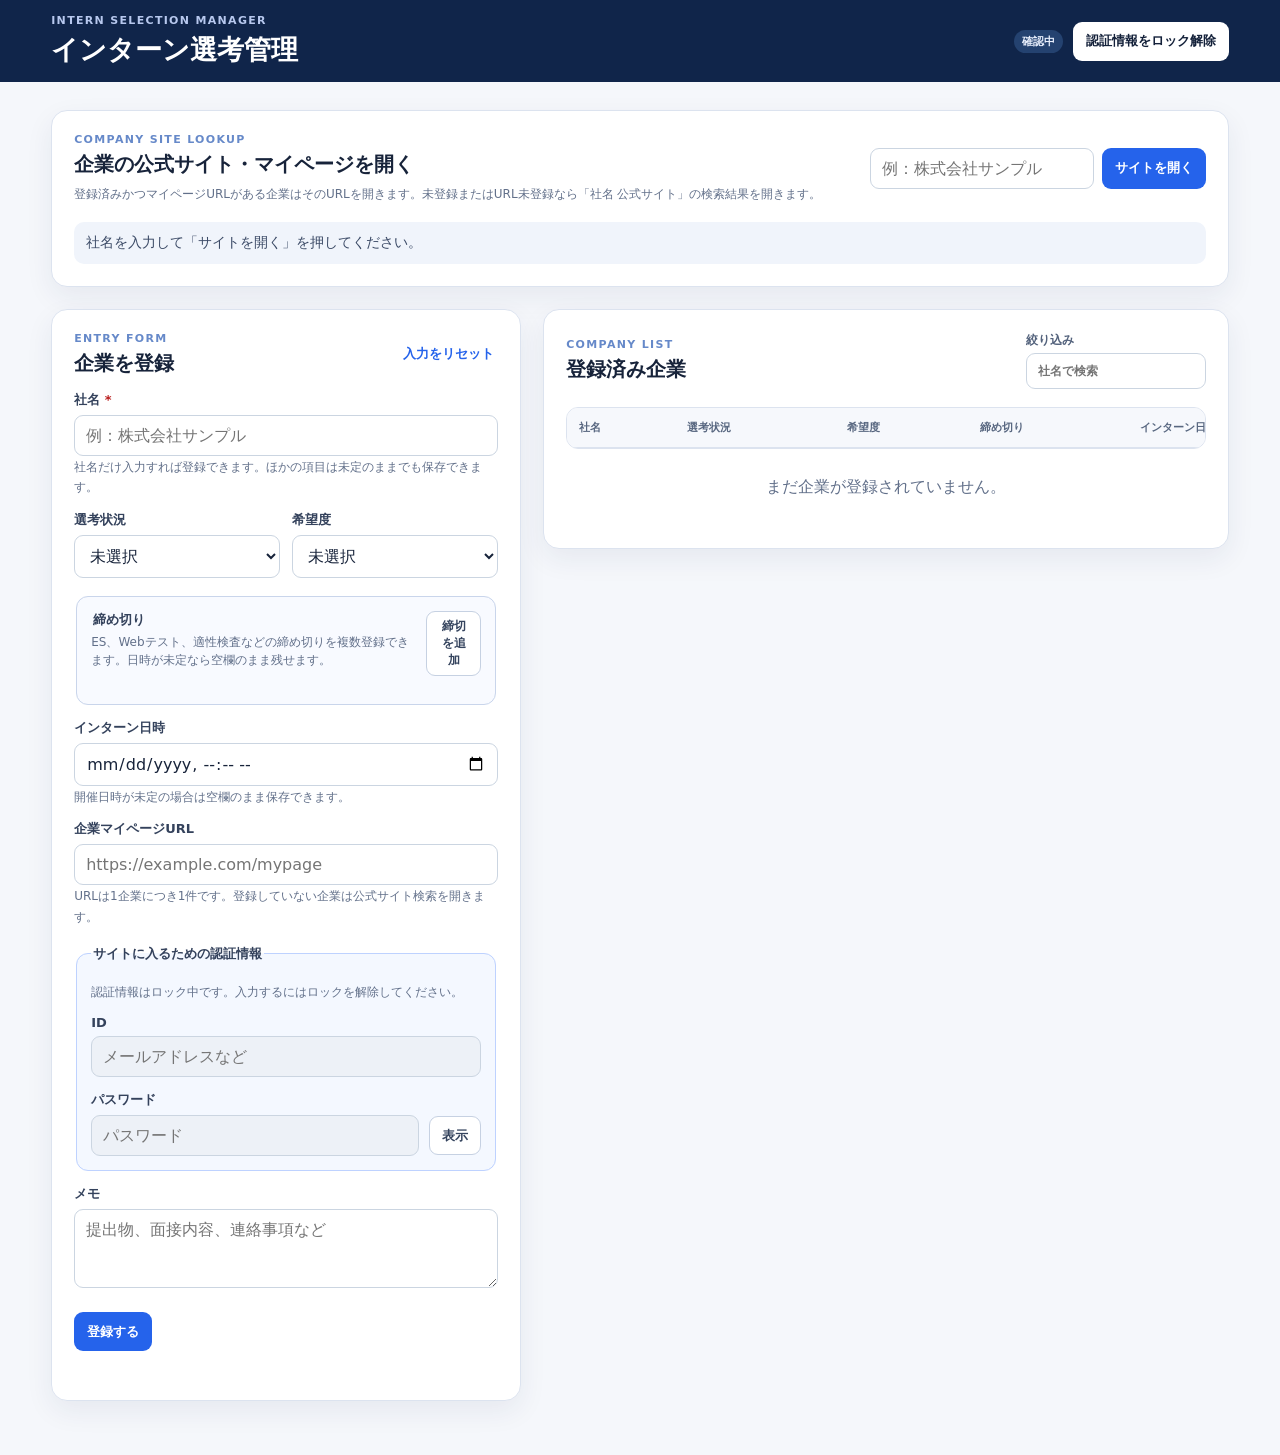
==== commit c41de5a5: "Update index.html" ====
--- a/index.html
+++ b/index.html
@@ -5,9 +5,9 @@
   <meta name="viewport" content="width=device-width, initial-scale=1" />
   <meta name="theme-color" content="#2563eb" />
   <meta name="description" content="企業の選考状況・複数の締切・インターン日時・認証情報を端末内で管理するPWA" />
-  <link rel="manifest" href="manifest.webmanifest?v=5" />
+  <link rel="manifest" href="manifest.webmanifest?v=6" />
   <link rel="icon" href="icons/icon.svg" type="image/svg+xml" />
-  <link rel="stylesheet" href="styles.css?v=5" />
+  <link rel="stylesheet" href="styles.css?v=6" />
   <title>インターン選考管理</title>
 </head>
 <body>
@@ -85,12 +85,30 @@
           <div class="two-columns">
             <div class="field">
               <label for="selectionStatus">選考状況</label>
-              <select id="selectionStatus"></select>
+              <select id="selectionStatus">
+                <option value="">未選択</option>
+                <option value="応募予定">応募予定</option>
+                <option value="応募準備中">応募準備中</option>
+                <option value="応募済み">応募済み</option>
+                <option value="書類選考中">書類選考中</option>
+                <option value="面接予定">面接予定</option>
+                <option value="選考中">選考中</option>
+                <option value="合格">合格</option>
+                <option value="不合格">不合格</option>
+                <option value="辞退">辞退</option>
+                <option value="終了">終了</option>
+              </select>
             </div>
 
             <div class="field">
               <label for="preference">希望度</label>
-              <select id="preference"></select>
+              <select id="preference">
+                <option value="">未選択</option>
+                <option value="第一志望">第一志望</option>
+                <option value="高い">高い</option>
+                <option value="普通">普通</option>
+                <option value="低い">低い</option>
+              </select>
             </div>
           </div>
 
@@ -100,7 +118,7 @@
                 <legend>締め切り</legend>
                 <p class="muted">ES、Webテスト、適性検査などの締め切りを複数登録できます。日時が未定なら空欄のまま残せます。</p>
               </div>
-              <button id="addDeadlineButton" class="button secondary compact" type="button">
+              <button id="addDeadlineButton" class="button secondary compact" type="button" onclick="addDeadlineRow()">
                 締切を追加
               </button>
             </div>
@@ -274,6 +292,6 @@
 
   <div id="toast" class="toast" role="status" aria-live="polite"></div>
 
-  <script src="app.js?v=5" defer></script>
+  <script src="app.js?v=6" defer></script>
 </body>
 </html>
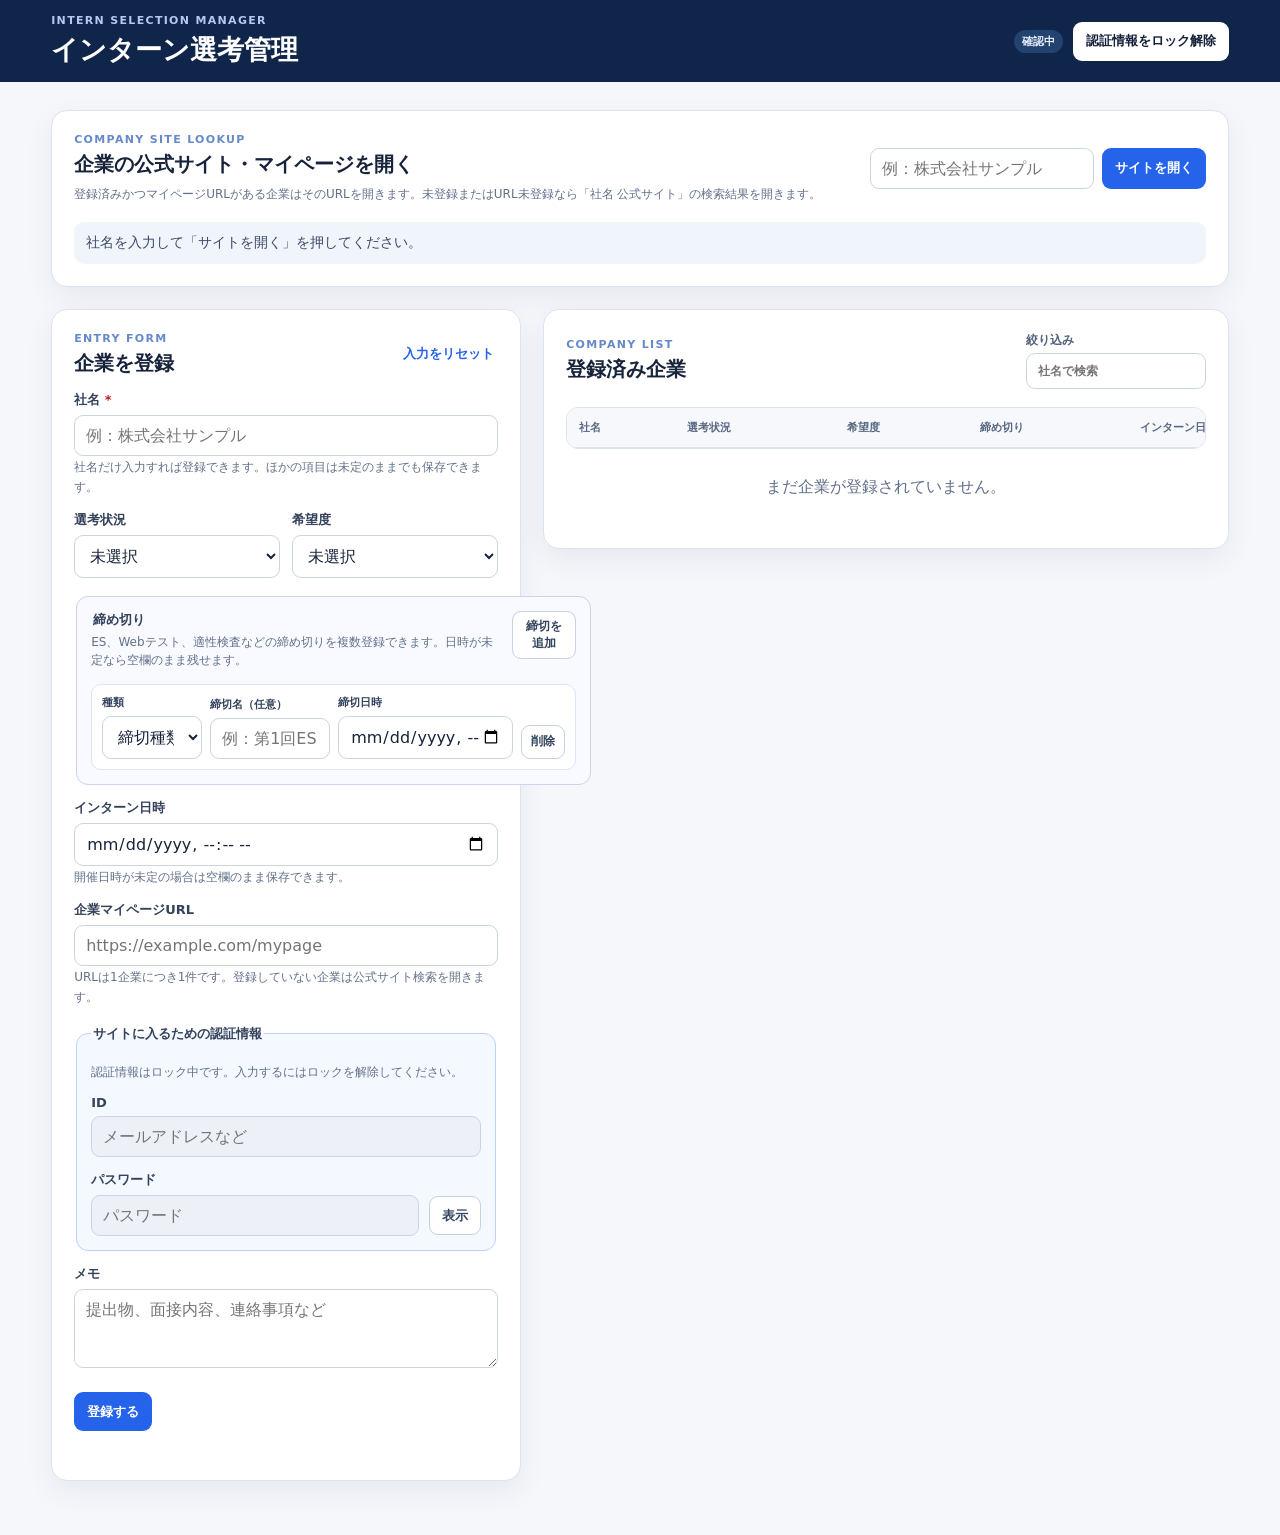
==== commit aabc2406: "Update index.html" ====
--- a/index.html
+++ b/index.html
@@ -5,9 +5,9 @@
   <meta name="viewport" content="width=device-width, initial-scale=1" />
   <meta name="theme-color" content="#2563eb" />
   <meta name="description" content="企業の選考状況・複数の締切・インターン日時・認証情報を端末内で管理するPWA" />
-  <link rel="manifest" href="manifest.webmanifest?v=6" />
+  <link rel="manifest" href="manifest.webmanifest?v=7" />
   <link rel="icon" href="icons/icon.svg" type="image/svg+xml" />
-  <link rel="stylesheet" href="styles.css?v=6" />
+  <link rel="stylesheet" href="styles.css?v=7" />
   <title>インターン選考管理</title>
 </head>
 <body>
@@ -118,7 +118,7 @@
                 <legend>締め切り</legend>
                 <p class="muted">ES、Webテスト、適性検査などの締め切りを複数登録できます。日時が未定なら空欄のまま残せます。</p>
               </div>
-              <button id="addDeadlineButton" class="button secondary compact" type="button" onclick="addDeadlineRow()">
+              <button id="addDeadlineButton" class="button secondary compact" type="button">
                 締切を追加
               </button>
             </div>
@@ -292,6 +292,66 @@
 
   <div id="toast" class="toast" role="status" aria-live="polite"></div>
 
-  <script src="app.js?v=6" defer></script>
+  <script>
+    /*
+      締切追加の保険用処理：app.js の更新が途中の場合でも
+      「締切を追加」ボタンと入力行を使えるようにします。
+    */
+    window.addEventListener('DOMContentLoaded', () => {
+      const button = document.getElementById('addDeadlineButton');
+      const container = document.getElementById('deadlineItems');
+
+      if (!button || !container) return;
+
+      const addFallbackDeadlineRow = () => {
+        const row = document.createElement('div');
+        row.className = 'deadline-row';
+        row.dataset.deadlineId = `fallback-${Date.now()}-${Math.random()}`;
+        row.innerHTML = `
+          <div class="field">
+            <label>種類</label>
+            <select class="deadline-type">
+              <option value="">締切種類を選択</option>
+              <option value="ES締切">ES締切</option>
+              <option value="Webテスト締切">Webテスト締切</option>
+              <option value="適性検査締切">適性検査締切</option>
+              <option value="応募締切">応募締切</option>
+              <option value="書類提出締切">書類提出締切</option>
+              <option value="その他">その他</option>
+            </select>
+          </div>
+          <div class="field">
+            <label>締切名（任意）</label>
+            <input class="deadline-label" type="text" maxlength="60" placeholder="例：第1回ES" />
+          </div>
+          <div class="field">
+            <label>締切日時</label>
+            <input class="deadline-date-input" type="datetime-local" />
+          </div>
+          <button class="button secondary compact" type="button" data-action="remove-deadline">削除</button>
+        `;
+        container.append(row);
+      };
+
+      // app.js が初期行を作れていない場合に限り、1行作ります。
+      if (!container.querySelector('.deadline-row')) {
+        addFallbackDeadlineRow();
+      }
+
+      // addEventListenerではなくonclickを使って、古いapp.jsとの二重実行を防ぎます。
+      button.onclick = (event) => {
+        event.preventDefault();
+        addFallbackDeadlineRow();
+      };
+
+      container.addEventListener('click', (event) => {
+        const removeButton = event.target.closest('[data-action="remove-deadline"]');
+        if (removeButton) {
+          removeButton.closest('.deadline-row')?.remove();
+        }
+      });
+    });
+  </script>
+  <script src="app.js?v=7" defer></script>
 </body>
 </html>
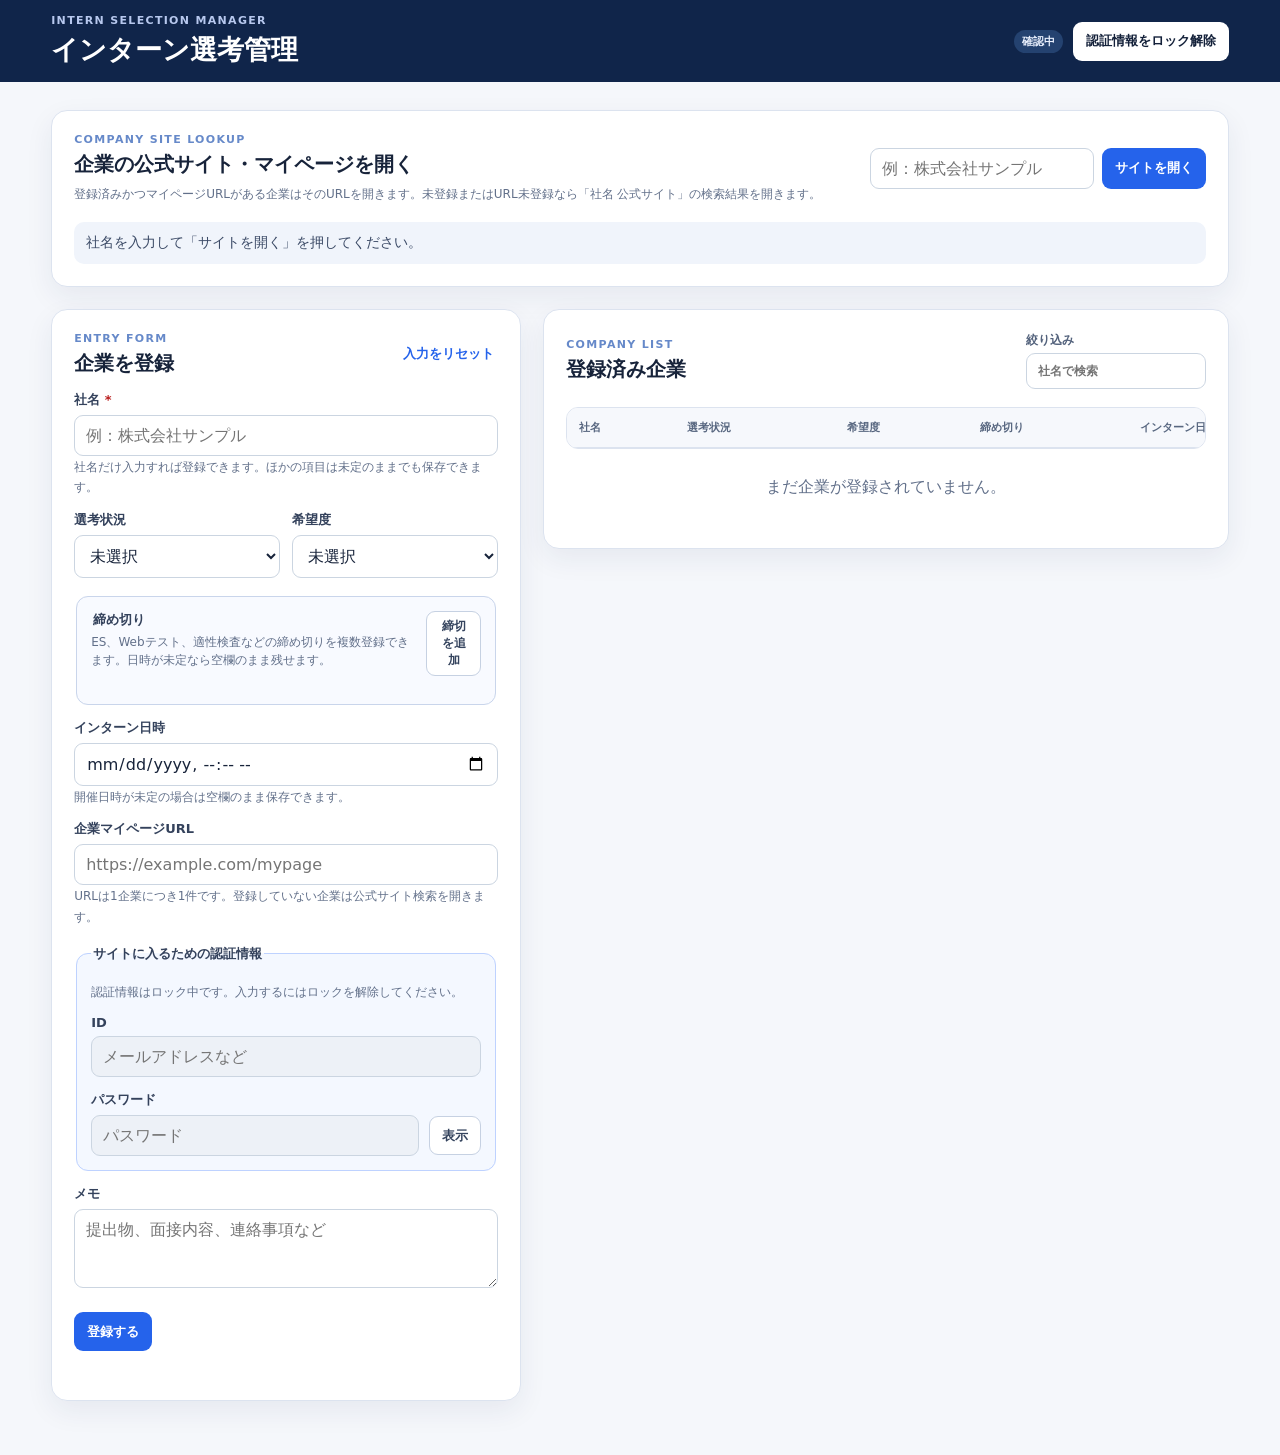
==== commit fea34d51: "Update index.html" ====
--- a/index.html
+++ b/index.html
@@ -5,9 +5,9 @@
   <meta name="viewport" content="width=device-width, initial-scale=1" />
   <meta name="theme-color" content="#2563eb" />
   <meta name="description" content="企業の選考状況・複数の締切・インターン日時・認証情報を端末内で管理するPWA" />
-  <link rel="manifest" href="manifest.webmanifest?v=7" />
+  <link rel="manifest" href="manifest.webmanifest?v=8" />
   <link rel="icon" href="icons/icon.svg" type="image/svg+xml" />
-  <link rel="stylesheet" href="styles.css?v=7" />
+  <link rel="stylesheet" href="styles.css?v=8" />
   <title>インターン選考管理</title>
 </head>
 <body>
@@ -292,66 +292,6 @@
 
   <div id="toast" class="toast" role="status" aria-live="polite"></div>
 
-  <script>
-    /*
-      締切追加の保険用処理：app.js の更新が途中の場合でも
-      「締切を追加」ボタンと入力行を使えるようにします。
-    */
-    window.addEventListener('DOMContentLoaded', () => {
-      const button = document.getElementById('addDeadlineButton');
-      const container = document.getElementById('deadlineItems');
-
-      if (!button || !container) return;
-
-      const addFallbackDeadlineRow = () => {
-        const row = document.createElement('div');
-        row.className = 'deadline-row';
-        row.dataset.deadlineId = `fallback-${Date.now()}-${Math.random()}`;
-        row.innerHTML = `
-          <div class="field">
-            <label>種類</label>
-            <select class="deadline-type">
-              <option value="">締切種類を選択</option>
-              <option value="ES締切">ES締切</option>
-              <option value="Webテスト締切">Webテスト締切</option>
-              <option value="適性検査締切">適性検査締切</option>
-              <option value="応募締切">応募締切</option>
-              <option value="書類提出締切">書類提出締切</option>
-              <option value="その他">その他</option>
-            </select>
-          </div>
-          <div class="field">
-            <label>締切名（任意）</label>
-            <input class="deadline-label" type="text" maxlength="60" placeholder="例：第1回ES" />
-          </div>
-          <div class="field">
-            <label>締切日時</label>
-            <input class="deadline-date-input" type="datetime-local" />
-          </div>
-          <button class="button secondary compact" type="button" data-action="remove-deadline">削除</button>
-        `;
-        container.append(row);
-      };
-
-      // app.js が初期行を作れていない場合に限り、1行作ります。
-      if (!container.querySelector('.deadline-row')) {
-        addFallbackDeadlineRow();
-      }
-
-      // addEventListenerではなくonclickを使って、古いapp.jsとの二重実行を防ぎます。
-      button.onclick = (event) => {
-        event.preventDefault();
-        addFallbackDeadlineRow();
-      };
-
-      container.addEventListener('click', (event) => {
-        const removeButton = event.target.closest('[data-action="remove-deadline"]');
-        if (removeButton) {
-          removeButton.closest('.deadline-row')?.remove();
-        }
-      });
-    });
-  </script>
-  <script src="app.js?v=7" defer></script>
+  <script src="app.js?v=8" defer></script>
 </body>
 </html>
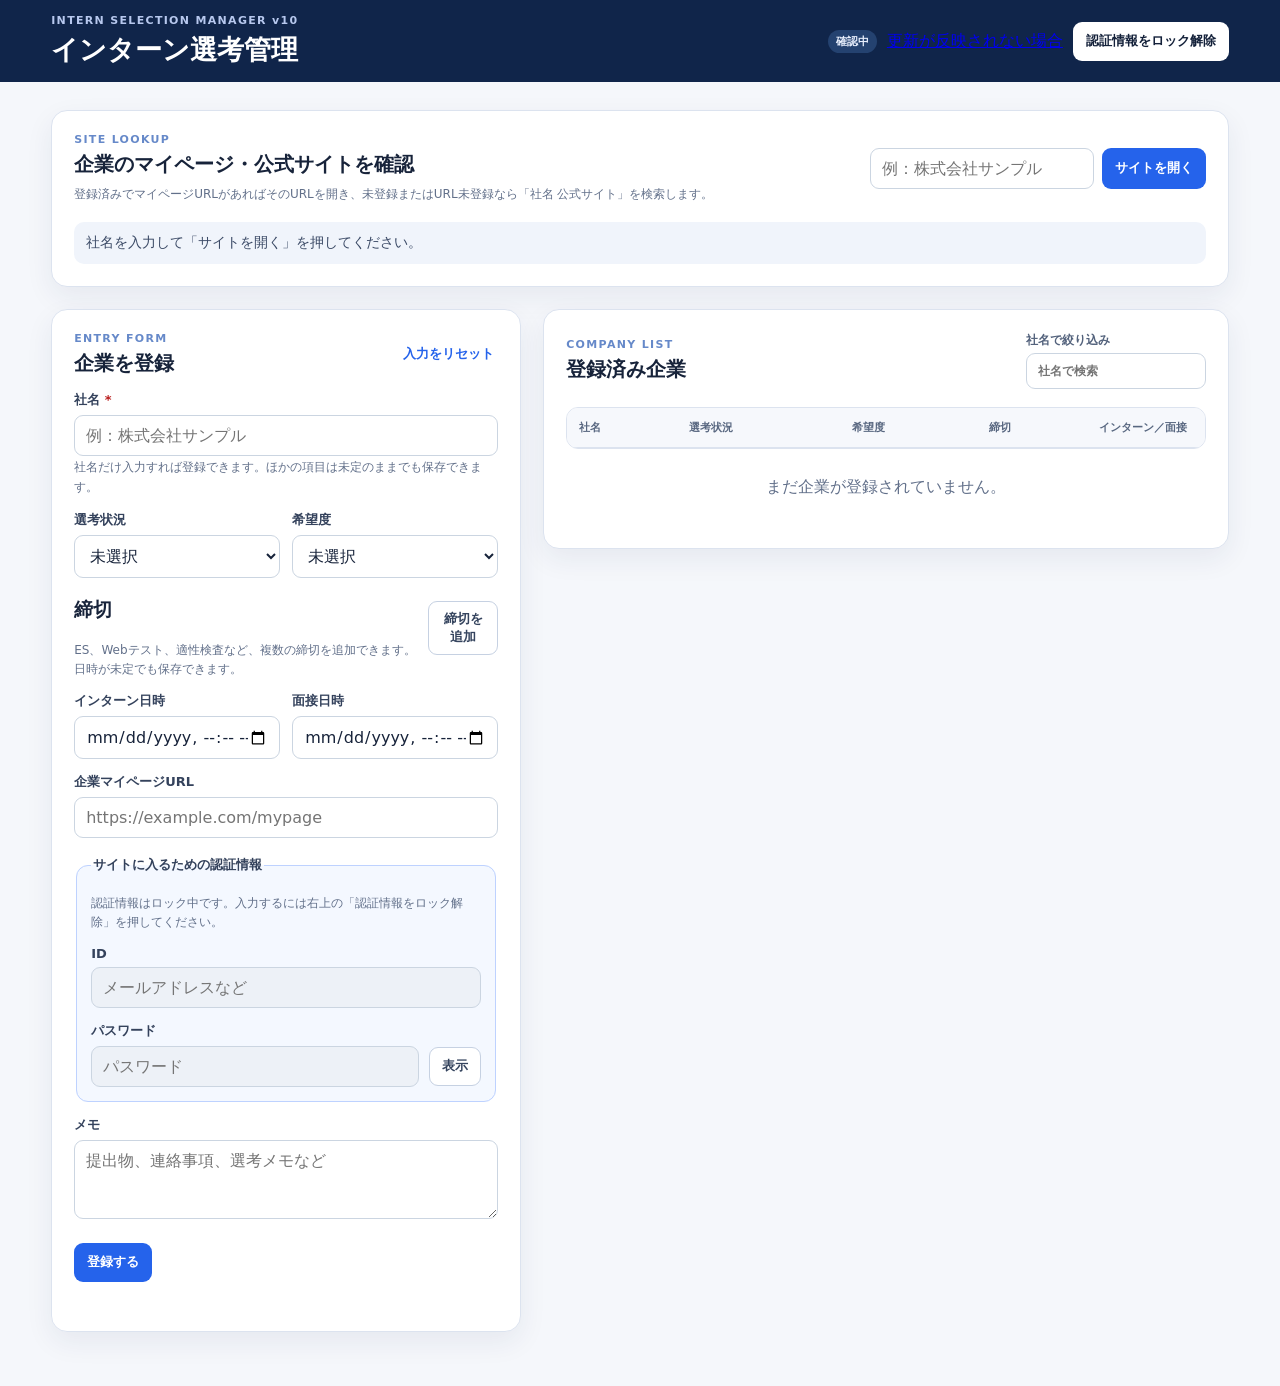
==== commit 5d2066e3: "Update index.html" ====
--- a/index.html
+++ b/index.html
@@ -3,56 +3,39 @@
 <head>
   <meta charset="UTF-8" />
   <meta name="viewport" content="width=device-width, initial-scale=1" />
-  <meta name="theme-color" content="#2563eb" />
-  <meta name="description" content="企業の選考状況・複数の締切・インターン日時・認証情報を端末内で管理するPWA" />
-  <link rel="manifest" href="manifest.webmanifest?v=8" />
-  <link rel="icon" href="icons/icon.svg" type="image/svg+xml" />
-  <link rel="stylesheet" href="styles.css?v=8" />
+  <meta name="theme-color" content="#17365D" />
+  <meta name="description" content="インターン選考情報を端末内で管理するPWA" />
+  <link rel="manifest" href="./manifest.webmanifest?v=10" />
+  <link rel="icon" href="./icons/icon.svg" type="image/svg+xml" />
+  <link rel="stylesheet" href="./styles.css?v=10" />
   <title>インターン選考管理</title>
 </head>
 <body>
   <header class="header">
     <div>
-      <p class="eyebrow">INTERN SELECTION MANAGER</p>
+      <p class="eyebrow">INTERN SELECTION MANAGER <span class="version">v10</span></p>
       <h1>インターン選考管理</h1>
     </div>
     <div class="header-actions">
       <span id="networkStatus" class="network-status" aria-live="polite">確認中</span>
-      <button id="installButton" class="button secondary" type="button" hidden>
-        アプリをインストール
-      </button>
-      <button id="unlockButton" class="button dark" type="button">
-        認証情報をロック解除
-      </button>
+      <a class="header-link" href="./reset.html?v=10">更新が反映されない場合</a>
+      <button id="unlockButton" class="button dark" type="button">認証情報をロック解除</button>
     </div>
   </header>
 
   <main class="layout">
     <section class="card lookup-card" aria-labelledby="lookupTitle">
       <div>
-        <p class="eyebrow">COMPANY SITE LOOKUP</p>
-        <h2 id="lookupTitle">企業の公式サイト・マイページを開く</h2>
-        <p class="muted">
-          登録済みかつマイページURLがある企業はそのURLを開きます。未登録またはURL未登録なら「社名 公式サイト」の検索結果を開きます。
-        </p>
-      </div>
-
+        <p class="eyebrow">SITE LOOKUP</p>
+        <h2 id="lookupTitle">企業のマイページ・公式サイトを確認</h2>
+        <p class="muted">登録済みでマイページURLがあればそのURLを開き、未登録またはURL未登録なら「社名 公式サイト」を検索します。</p>
+      </div>
       <div class="lookup-row">
         <label class="sr-only" for="lookupCompany">社名</label>
-        <input
-          id="lookupCompany"
-          type="search"
-          placeholder="例：株式会社サンプル"
-          autocomplete="off"
-        />
-        <button id="lookupButton" class="button primary" type="button">
-          サイトを開く
-        </button>
-      </div>
-
-      <div id="lookupResult" class="lookup-result" aria-live="polite">
-        社名を入力して「サイトを開く」を押してください。
-      </div>
+        <input id="lookupCompany" type="search" autocomplete="off" maxlength="100" placeholder="例：株式会社サンプル" />
+        <button id="lookupButton" class="button primary" type="button">サイトを開く</button>
+      </div>
+      <p id="lookupResult" class="lookup-result" aria-live="polite">社名を入力して「サイトを開く」を押してください。</p>
     </section>
 
     <section class="grid">
@@ -62,9 +45,7 @@
             <p class="eyebrow">ENTRY FORM</p>
             <h2 id="formTitle">企業を登録</h2>
           </div>
-          <button id="resetButton" class="text-button" type="button">
-            入力をリセット
-          </button>
+          <button id="resetFormButton" class="text-button" type="button">入力をリセット</button>
         </div>
 
         <form id="entryForm" novalidate>
@@ -72,13 +53,7 @@
 
           <div class="field">
             <label for="companyName">社名 <span>*</span></label>
-            <input
-              id="companyName"
-              type="text"
-              required
-              maxlength="100"
-              placeholder="例：株式会社サンプル"
-            />
+            <input id="companyName" type="text" required maxlength="100" placeholder="例：株式会社サンプル" />
             <small>社名だけ入力すれば登録できます。ほかの項目は未定のままでも保存できます。</small>
           </div>
 
@@ -112,100 +87,60 @@
             </div>
           </div>
 
-          <fieldset class="deadline-box">
-            <div class="fieldset-title-row">
+          <section class="deadline-section" aria-labelledby="deadlineTitle">
+            <div class="section-title-row">
               <div>
-                <legend>締め切り</legend>
-                <p class="muted">ES、Webテスト、適性検査などの締め切りを複数登録できます。日時が未定なら空欄のまま残せます。</p>
+                <h3 id="deadlineTitle">締切</h3>
+                <p class="muted">ES、Webテスト、適性検査など、複数の締切を追加できます。日時が未定でも保存できます。</p>
               </div>
-              <button id="addDeadlineButton" class="button secondary compact" type="button">
-                締切を追加
-              </button>
-            </div>
-            <div id="deadlineItems" class="deadline-items"></div>
-          </fieldset>
-
-          <div class="field">
-            <label for="internshipAt">インターン日時</label>
-            <input id="internshipAt" type="datetime-local" />
-            <small>開催日時が未定の場合は空欄のまま保存できます。</small>
+              <button id="addDeadlineButton" class="button secondary" type="button">締切を追加</button>
+            </div>
+            <div id="deadlinesContainer" class="deadlines-container"></div>
+          </section>
+
+          <div class="two-columns">
+            <div class="field">
+              <label for="internshipAt">インターン日時</label>
+              <input id="internshipAt" type="datetime-local" />
+            </div>
+            <div class="field">
+              <label for="interviewAt">面接日時</label>
+              <input id="interviewAt" type="datetime-local" />
+            </div>
           </div>
 
           <div class="field">
             <label for="mypageUrl">企業マイページURL</label>
-            <input
-              id="mypageUrl"
-              type="url"
-              maxlength="2048"
-              placeholder="https://example.com/mypage"
-            />
-            <small>URLは1企業につき1件です。登録していない企業は公式サイト検索を開きます。</small>
+            <input id="mypageUrl" type="url" maxlength="2048" placeholder="https://example.com/mypage" />
           </div>
 
           <fieldset class="credential-box">
             <legend>サイトに入るための認証情報</legend>
-
-            <p id="lockMessage" class="muted">
-              認証情報はロック中です。入力するにはロックを解除してください。
-            </p>
+            <p id="lockMessage" class="muted">認証情報はロック中です。入力するには右上の「認証情報をロック解除」を押してください。</p>
 
             <div class="field">
               <label for="loginId">ID</label>
-              <input
-                id="loginId"
-                type="text"
-                maxlength="254"
-                placeholder="メールアドレスなど"
-                disabled
-              />
+              <input id="loginId" type="text" maxlength="254" placeholder="メールアドレスなど" disabled />
             </div>
 
             <div class="field">
               <label for="sitePassword">パスワード</label>
               <div class="password-row">
-                <input
-                  id="sitePassword"
-                  type="password"
-                  maxlength="256"
-                  placeholder="パスワード"
-                  disabled
-                />
-                <button
-                  id="togglePasswordButton"
-                  class="button secondary"
-                  type="button"
-                  disabled
-                >
-                  表示
-                </button>
+                <input id="sitePassword" type="password" maxlength="256" placeholder="パスワード" disabled />
+                <button id="togglePasswordButton" class="button secondary" type="button" disabled>表示</button>
               </div>
             </div>
           </fieldset>
 
           <div class="field">
             <label for="memo">メモ</label>
-            <textarea
-              id="memo"
-              rows="3"
-              maxlength="1000"
-              placeholder="提出物、面接内容、連絡事項など"
-            ></textarea>
+            <textarea id="memo" rows="3" maxlength="1000" placeholder="提出物、連絡事項、選考メモなど"></textarea>
           </div>
 
           <div class="form-actions">
-            <button id="saveButton" class="button primary" type="submit">
-              登録する
-            </button>
-            <button
-              id="cancelEditButton"
-              class="button secondary"
-              type="button"
-              hidden
-            >
-              編集をやめる
-            </button>
-          </div>
-
+            <button id="saveButton" class="button primary" type="submit">登録する</button>
+            <button id="cancelEditButton" class="button secondary" type="button" hidden>編集をやめる</button>
+          </div>
           <p id="formMessage" class="form-message" aria-live="polite"></p>
         </form>
       </section>
@@ -216,9 +151,7 @@
             <p class="eyebrow">COMPANY LIST</p>
             <h2 id="listTitle">登録済み企業</h2>
           </div>
-
-          <label class="filter-label" for="filterText">
-            絞り込み
+          <label class="filter-label" for="filterText">社名で絞り込み
             <input id="filterText" type="search" placeholder="社名で検索" />
           </label>
         </div>
@@ -230,8 +163,8 @@
                 <th>社名</th>
                 <th>選考状況</th>
                 <th>希望度</th>
-                <th>締め切り</th>
-                <th>インターン日時</th>
+                <th>締切</th>
+                <th>インターン／面接</th>
                 <th>マイページ</th>
                 <th>認証情報</th>
                 <th>操作</th>
@@ -240,58 +173,61 @@
             <tbody id="entryTableBody"></tbody>
           </table>
         </div>
-
-        <p id="emptyMessage" class="empty-message">
-          まだ企業が登録されていません。
-        </p>
+        <p id="emptyMessage" class="empty-message">まだ企業が登録されていません。</p>
       </section>
     </section>
   </main>
 
+  <template id="deadlineTemplate">
+    <div class="deadline-row">
+      <div class="field compact">
+        <label>種類</label>
+        <select data-deadline-type>
+          <option value="">未選択</option>
+          <option value="ES締切">ES締切</option>
+          <option value="Webテスト締切">Webテスト締切</option>
+          <option value="適性検査締切">適性検査締切</option>
+          <option value="応募締切">応募締切</option>
+          <option value="書類提出締切">書類提出締切</option>
+          <option value="その他">その他</option>
+        </select>
+      </div>
+      <div class="field compact">
+        <label>締切名</label>
+        <input data-deadline-label type="text" maxlength="100" placeholder="例：SPI受検" />
+      </div>
+      <div class="field compact">
+        <label>締切日時</label>
+        <input data-deadline-at type="datetime-local" />
+      </div>
+      <button class="table-button danger deadline-remove" type="button" data-action="remove-deadline">削除</button>
+    </div>
+  </template>
+
   <dialog id="masterPasswordDialog" class="dialog">
-    <form id="masterPasswordForm" method="dialog">
+    <form id="masterPasswordForm" novalidate>
       <p class="eyebrow">SECURE STORAGE</p>
       <h2 id="masterTitle">認証情報を保護</h2>
       <p id="masterDescription" class="muted"></p>
-
       <div class="field">
         <label for="masterPassword">アプリ用パスワード</label>
         <input id="masterPassword" type="password" minlength="8" required />
       </div>
-
       <div id="masterConfirmArea" class="field">
         <label for="masterPasswordConfirm">アプリ用パスワード（確認）</label>
         <input id="masterPasswordConfirm" type="password" minlength="8" />
       </div>
-
       <p id="masterError" class="form-message" aria-live="polite"></p>
-
       <div class="dialog-actions">
-        <button id="masterSubmit" class="button primary" type="submit">
-          設定して続ける
-        </button>
-      </div>
-
-      <p class="muted small">
-        アプリ用パスワードを忘れると、保存済みのID・パスワードは復元できません。
-      </p>
+        <button id="masterCancelButton" class="button secondary" type="button">キャンセル</button>
+        <button id="masterSubmitButton" class="button primary" type="submit">設定して続ける</button>
+      </div>
+      <p class="muted small">アプリ用パスワードを忘れると、保存済みのID・パスワードは復元できません。</p>
     </form>
   </dialog>
 
-  <dialog id="deleteDialog" class="dialog">
-    <form id="deleteForm" method="dialog">
-      <h2>削除の確認</h2>
-      <p class="muted">この企業情報を削除しますか？ この操作は取り消せません。</p>
-
-      <div class="dialog-actions">
-        <button class="button secondary" value="cancel" type="submit">キャンセル</button>
-        <button class="button danger" value="delete" type="submit">削除する</button>
-      </div>
-    </form>
-  </dialog>
-
   <div id="toast" class="toast" role="status" aria-live="polite"></div>
 
-  <script src="app.js?v=8" defer></script>
+  <script src="./app.js?v=10" defer></script>
 </body>
 </html>
